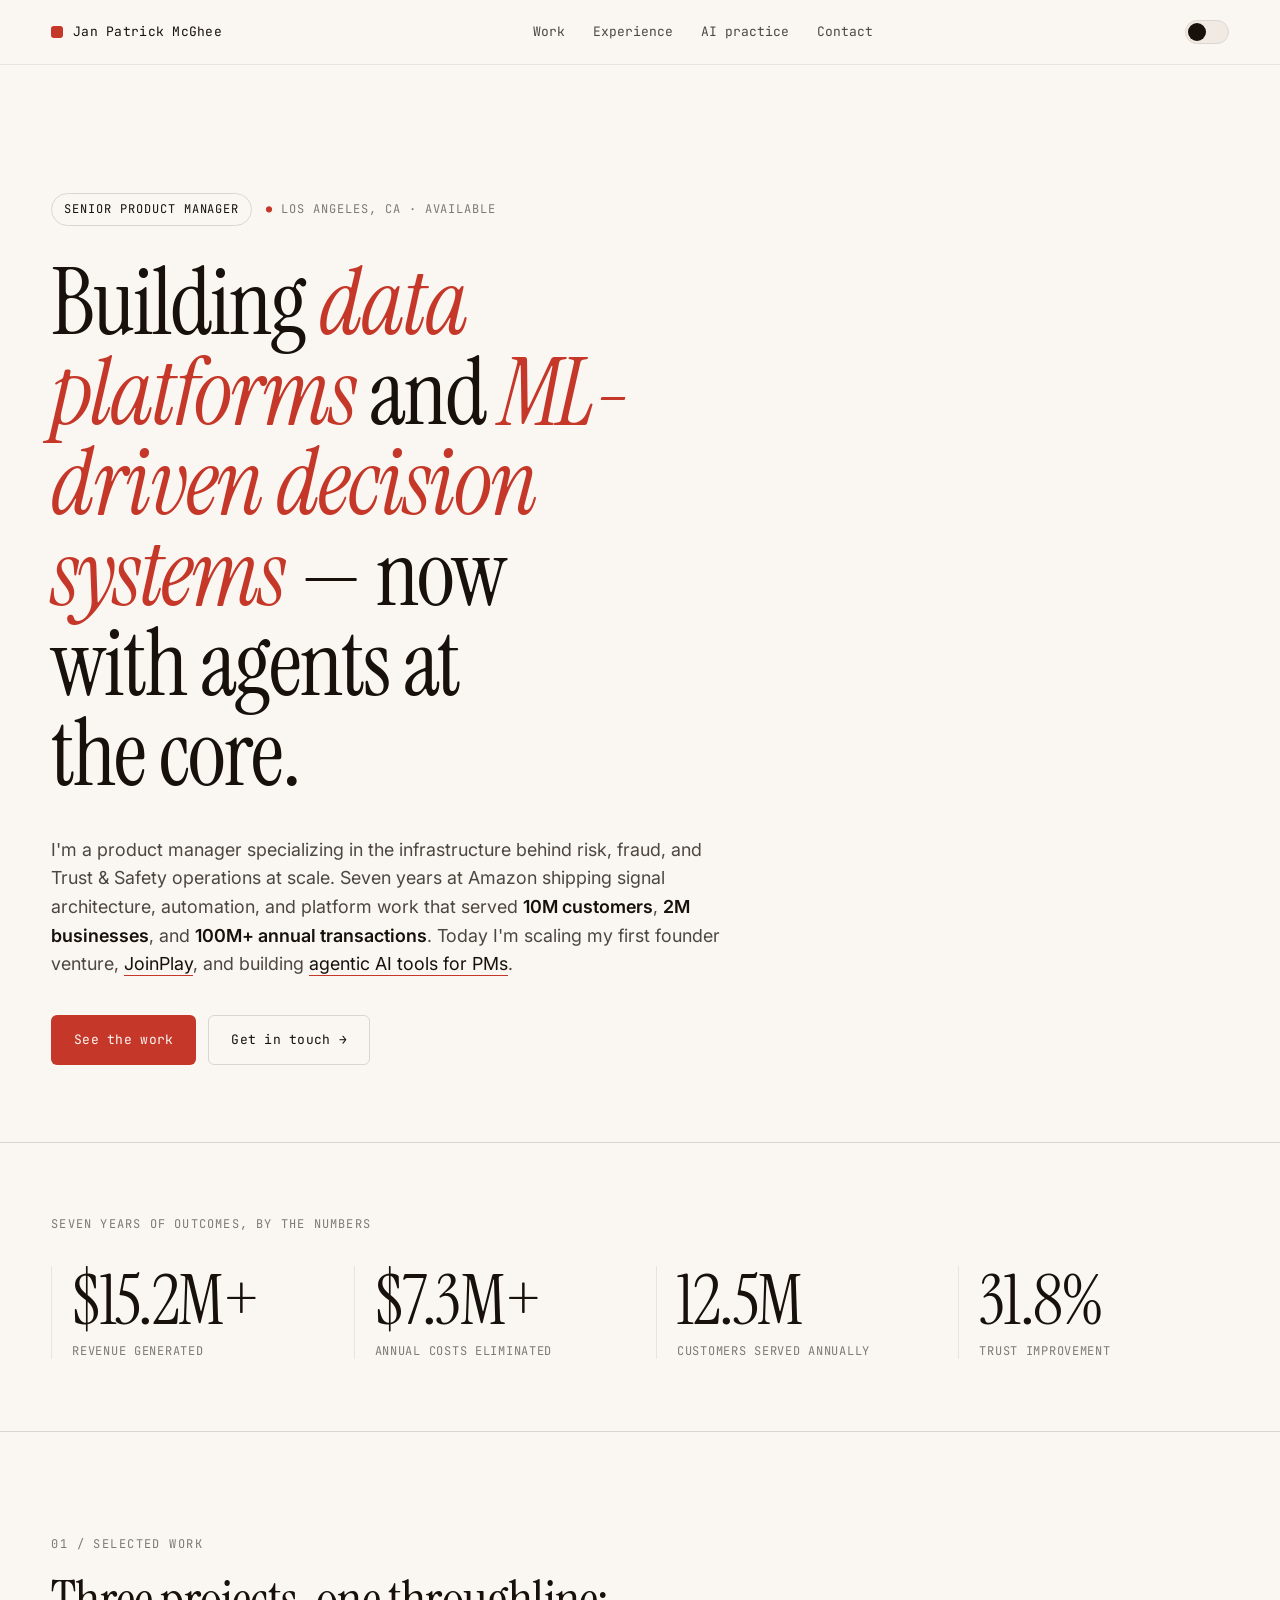
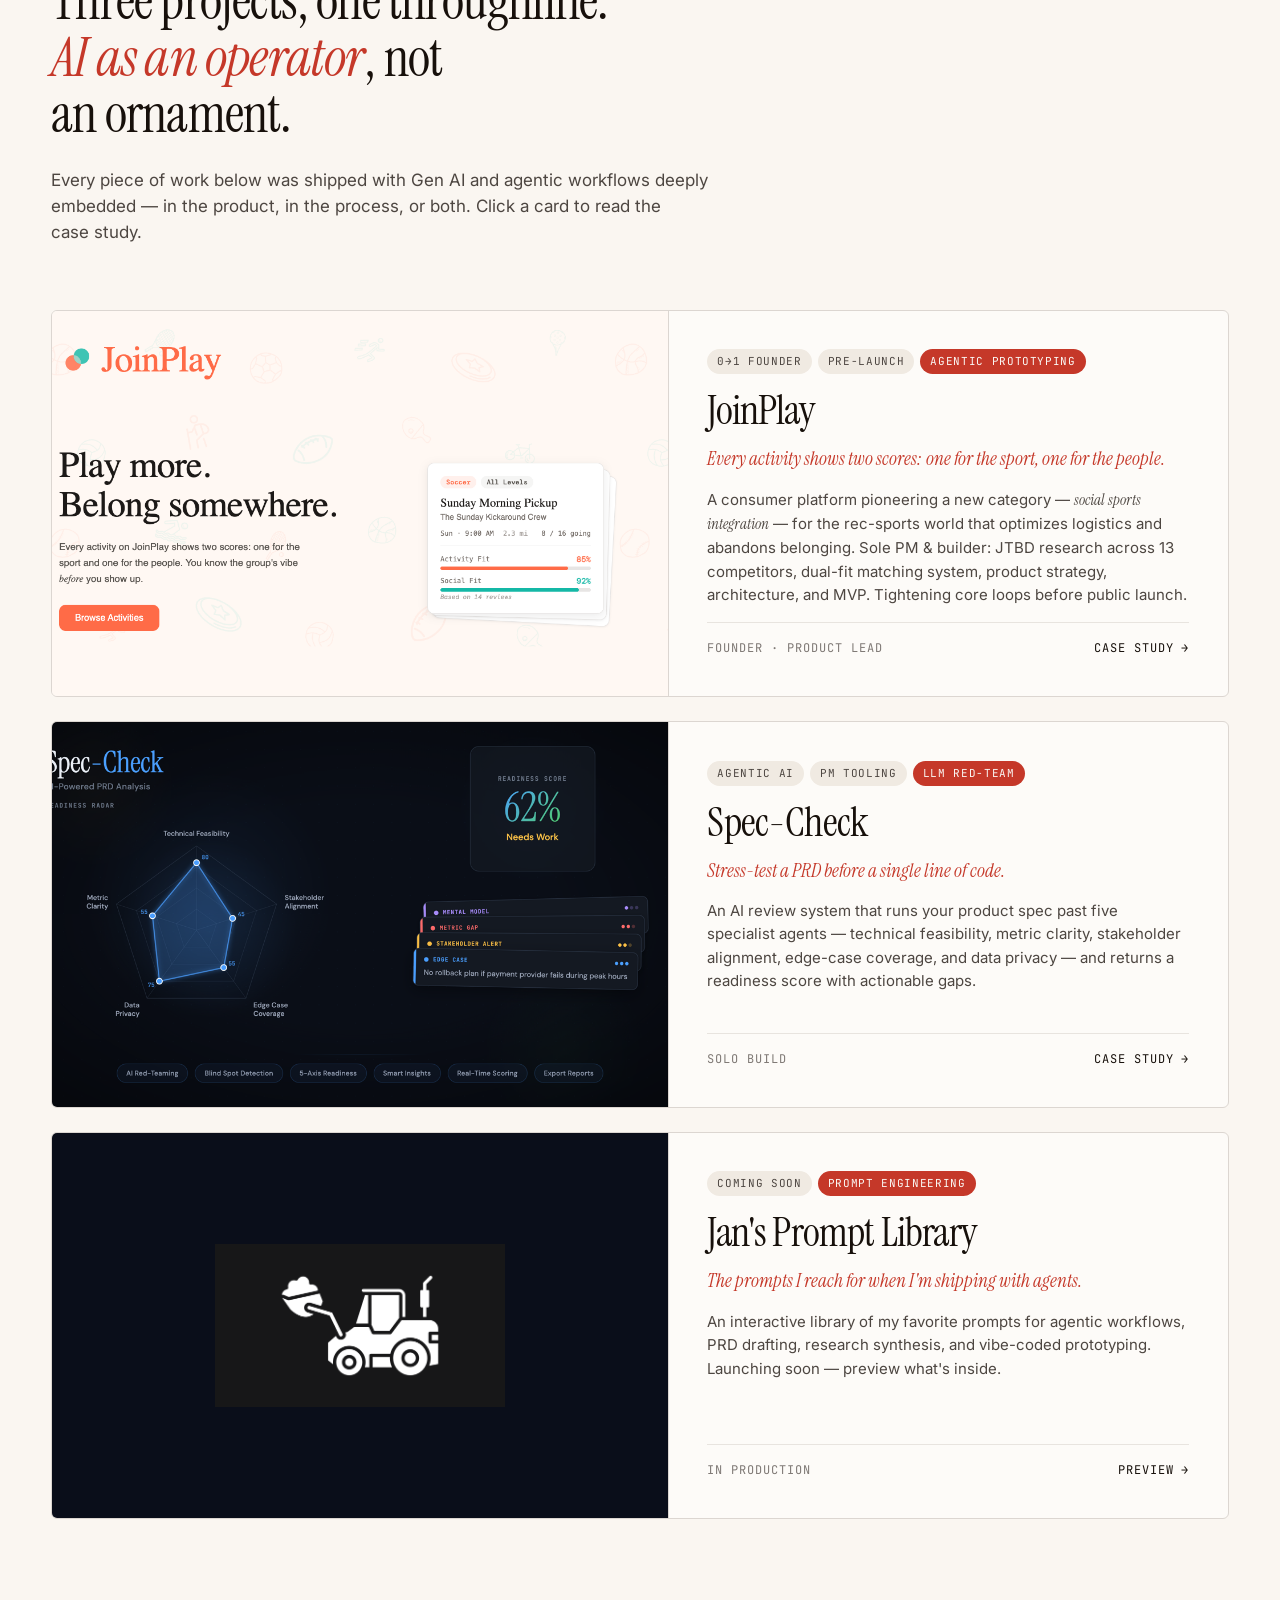
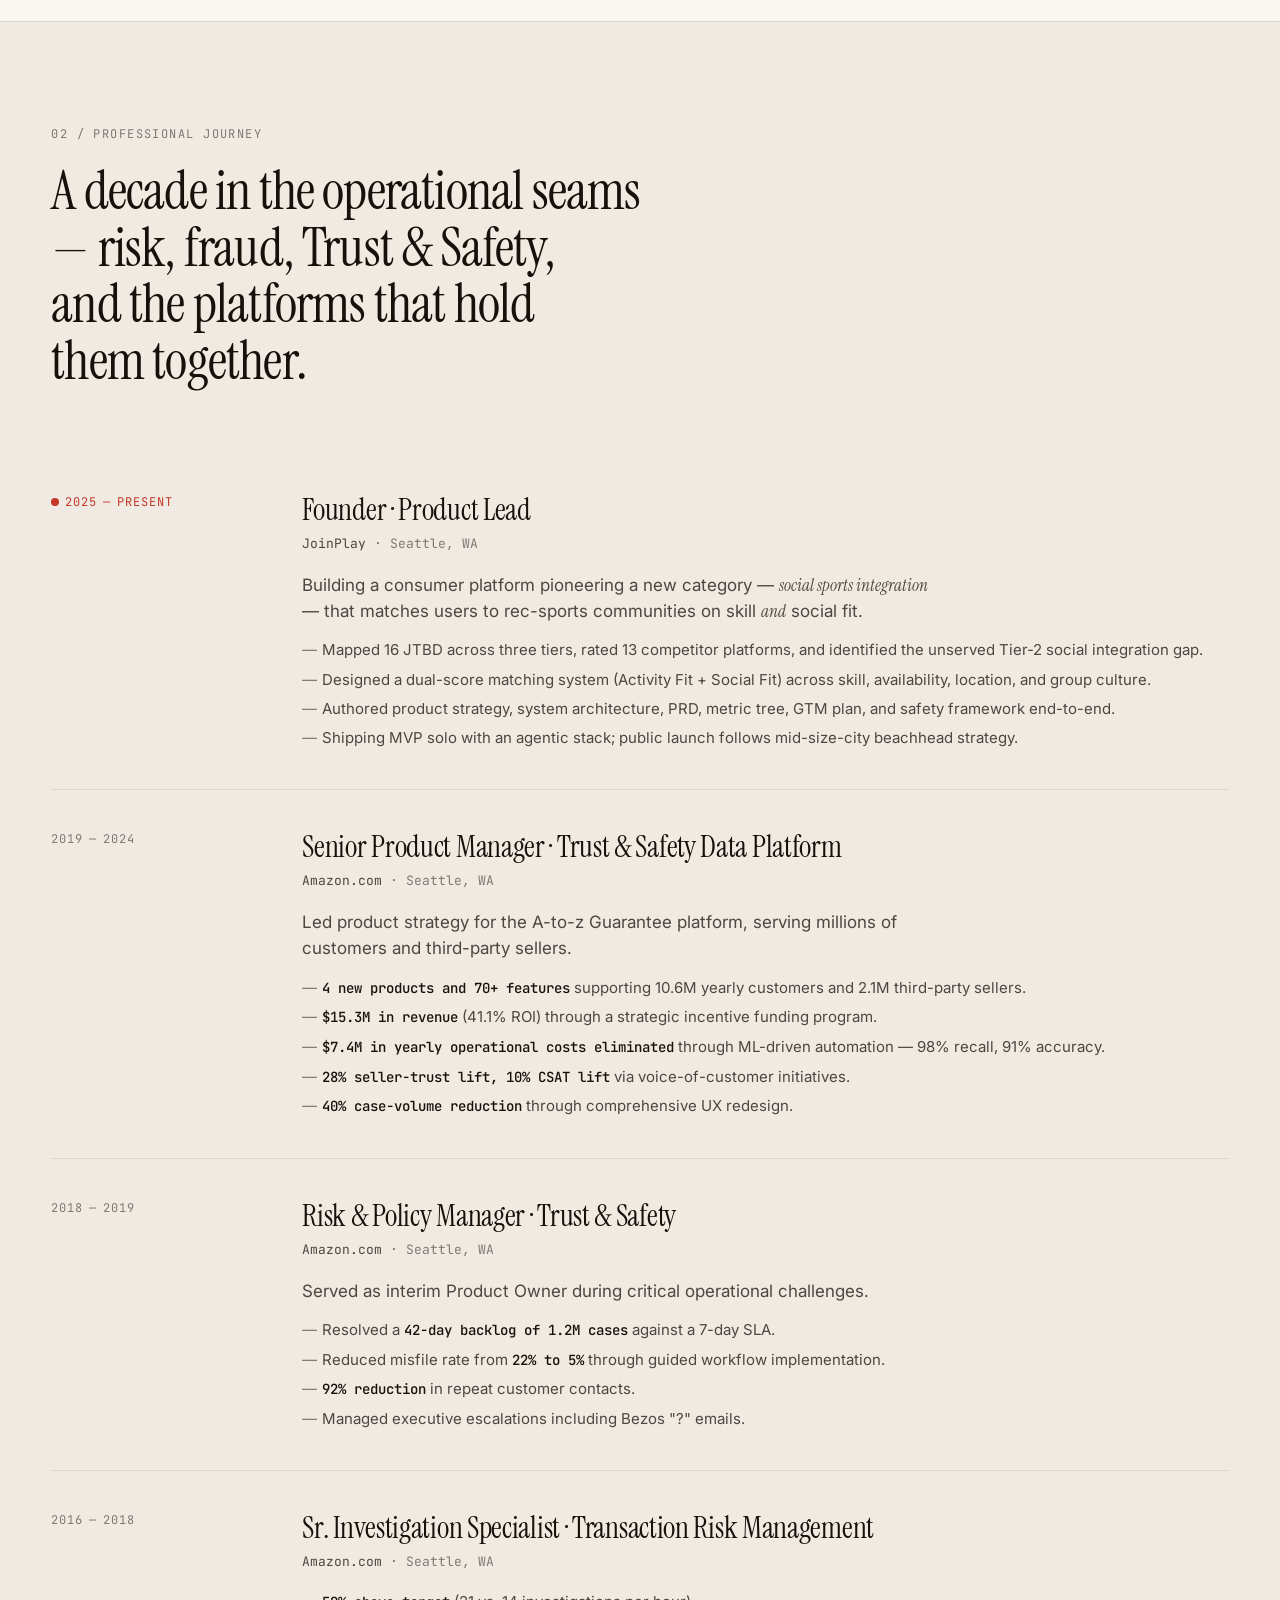
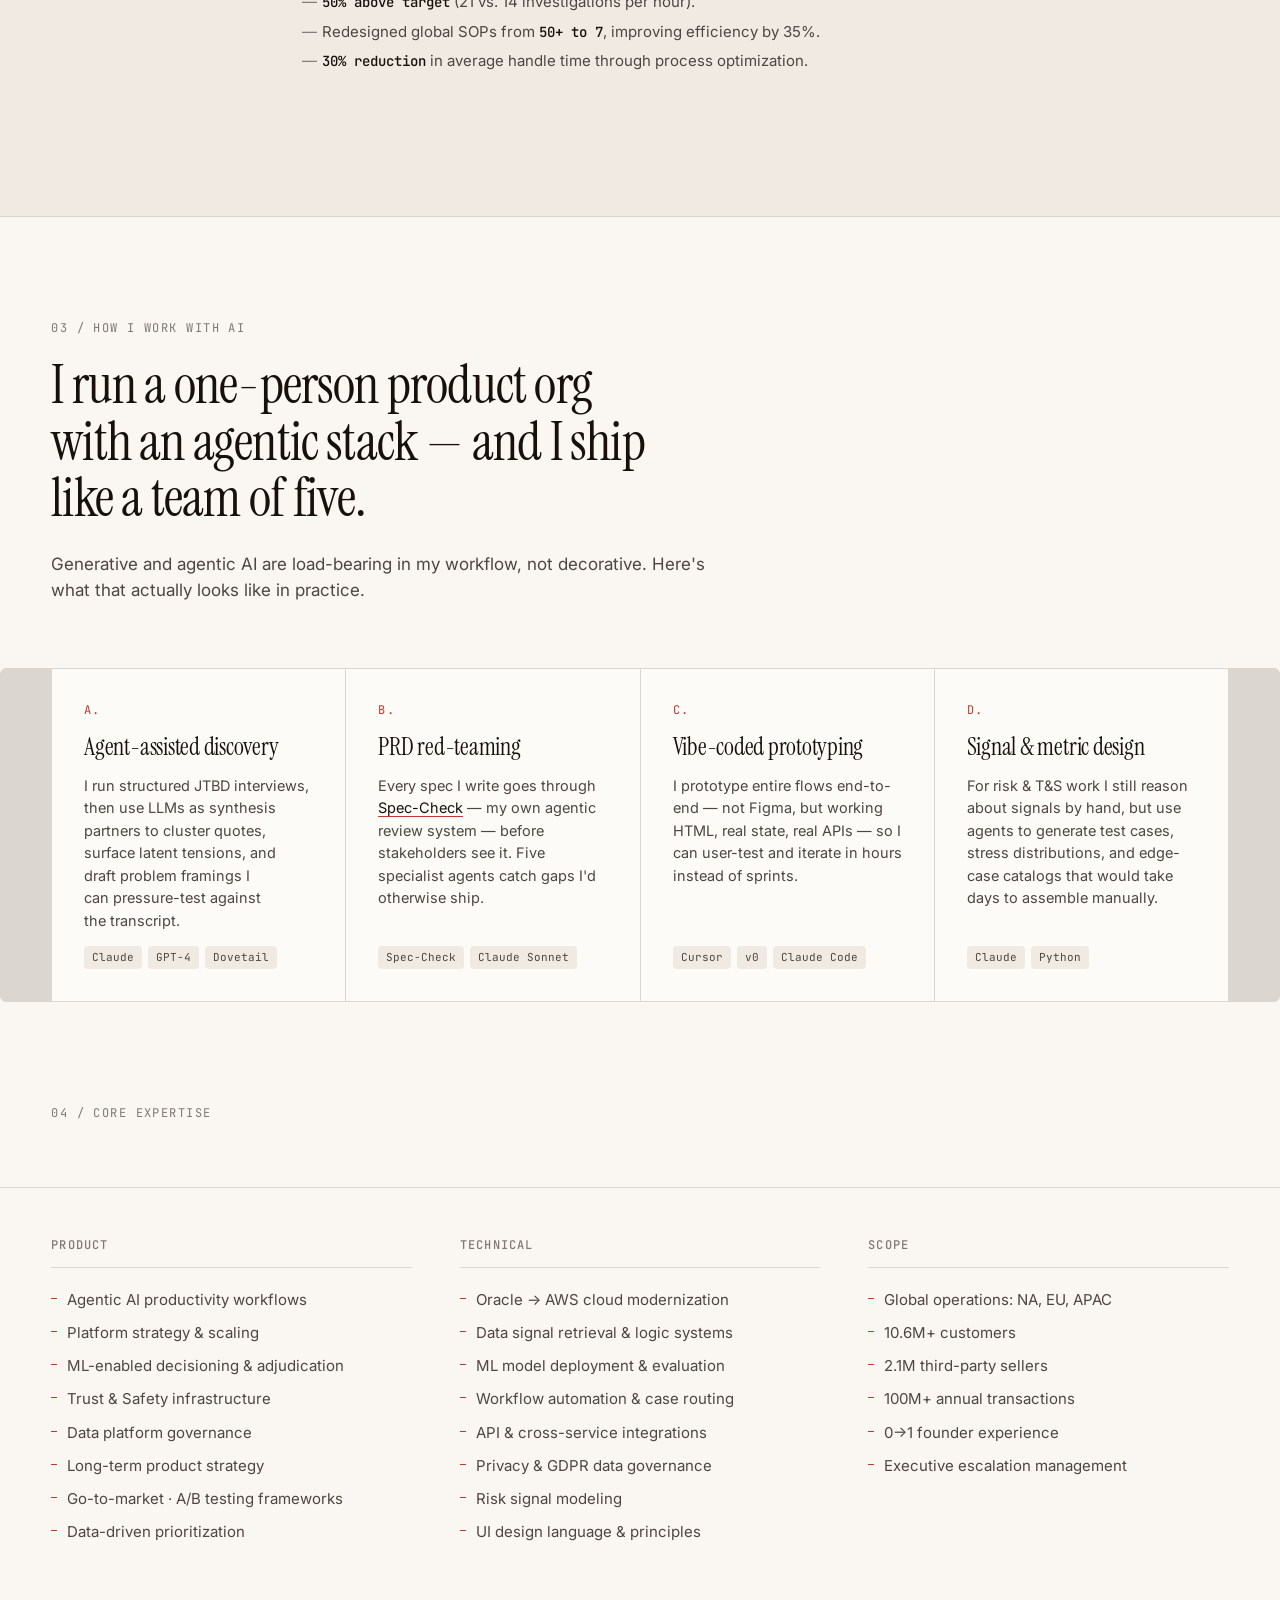
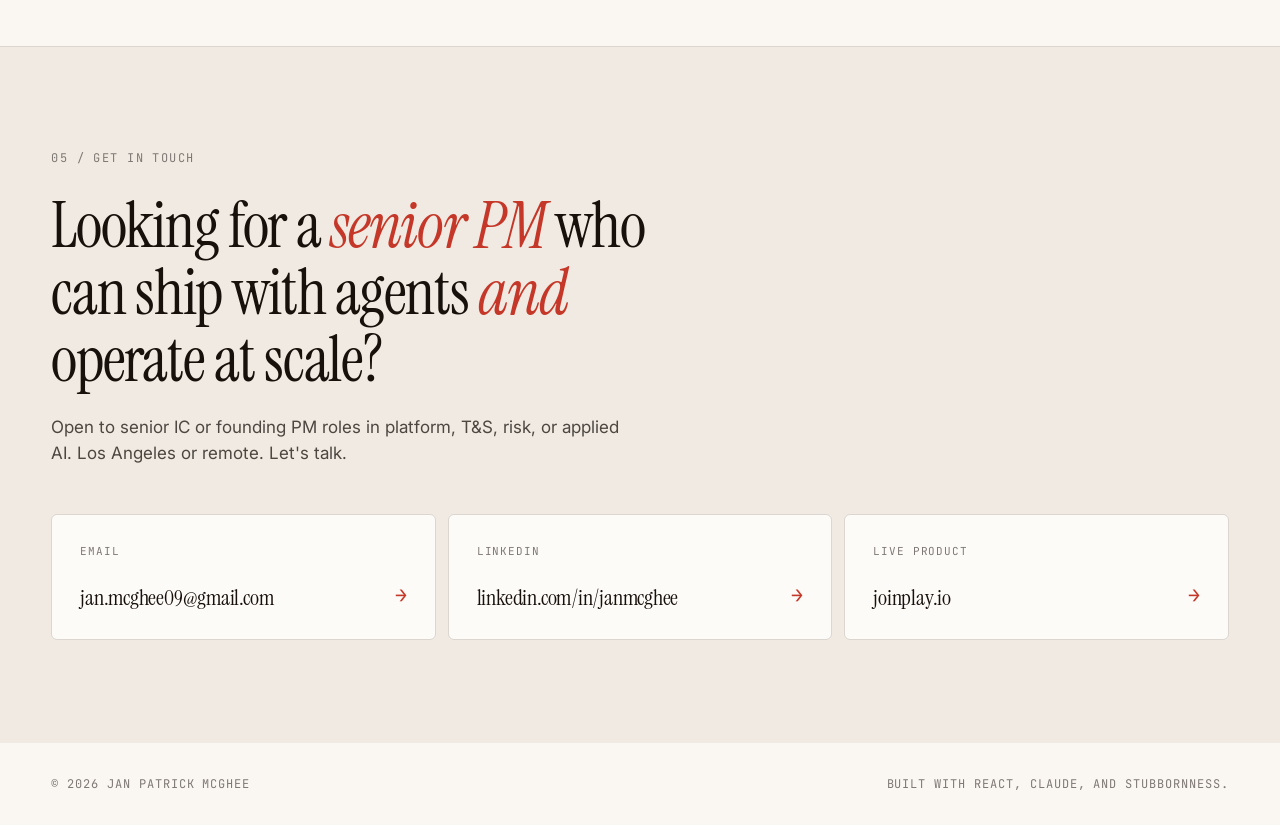
==== index.html @ 54991e26 "Portfolio v3 Uploaded files for new portfolio" ====
<!DOCTYPE html>
<html lang="en">
<head>
<meta charset="UTF-8" />
<meta name="viewport" content="width=device-width, initial-scale=1.0" />
<title>Jan Patrick McGhee — Senior Product Manager</title>
<link rel="preconnect" href="https://fonts.googleapis.com">
<link rel="preconnect" href="https://fonts.gstatic.com" crossorigin>
<link rel="stylesheet" href="https://fonts.googleapis.com/css2?family=Instrument+Serif:ital@0;1&family=Inter:wght@300;400;500;600;700&family=JetBrains+Mono:wght@400;500&display=swap">
<link rel="stylesheet" href="assets/site.css">
</head>
<body data-aesthetic="editorial" data-theme="light">

<!-- ============ NAV ============ -->
<header class="nav">
  <a href="index.html" class="nav__brand">
    <span class="nav__mark" aria-hidden="true"></span>
    <span class="nav__name">Jan&nbsp;Patrick&nbsp;McGhee</span>
  </a>
  <nav class="nav__links">
    <a href="#work">Work</a>
    <a href="#experience">Experience</a>
    <a href="#ai">AI&nbsp;practice</a>
    <a href="#contact">Contact</a>
  </nav>
  <button class="theme-toggle" id="themeToggle" aria-label="Toggle theme">
    <span class="theme-toggle__dot"></span>
  </button>
</header>

<!-- ============ HERO ============ -->
<section class="hero">
  <div class="hero__meta">
    <span class="hero__pill">Senior Product Manager</span>
    <span class="hero__loc">Los Angeles, CA · Available</span>
  </div>
  <h1 class="hero__headline">
    Building <em>data platforms</em> and <em>ML-driven decision systems</em> — now with agents at the core.
  </h1>
  <p class="hero__lede">
    I'm a product manager specializing in the infrastructure behind risk, fraud, and Trust &amp; Safety operations at scale. Seven years at Amazon shipping signal architecture, automation, and platform work that served <strong>10M customers</strong>, <strong>2M businesses</strong>, and <strong>100M+ annual transactions</strong>. Today I'm scaling my first founder venture, <a href="joinplay.html">JoinPlay</a>, and building <a href="spec-check.html">agentic AI tools for PMs</a>.
  </p>

  <div class="hero__cta">
    <a href="#work" class="btn btn--solid">See the work</a>
    <a href="#contact" class="btn btn--ghost">Get in touch →</a>
  </div>
</section>

<!-- ============ STATS ============ -->
<section class="stats" id="stats">
  <div class="stats__label">Seven years of outcomes, by the numbers</div>
  <div class="stats__grid">
    <div class="stat"><div class="stat__num" data-count="15.3" data-suffix="M+" data-prefix="$">$15.3M+</div><div class="stat__lbl">Revenue generated</div></div>
    <div class="stat"><div class="stat__num" data-count="7.4" data-suffix="M+" data-prefix="$">$7.4M+</div><div class="stat__lbl">Annual costs eliminated</div></div>
    <div class="stat"><div class="stat__num" data-count="12.6" data-suffix="M" data-prefix="">12.6M</div><div class="stat__lbl">Customers served annually</div></div>
    <div class="stat"><div class="stat__num" data-count="32" data-suffix="%" data-prefix="">32%</div><div class="stat__lbl">Trust improvement</div></div>
  </div>
</section>

<!-- ============ WORK ============ -->
<section class="work" id="work">
  <header class="section-head">
    <div class="section-head__eyebrow">01 / Selected work</div>
    <h2 class="section-head__title">Three projects, one throughline: <em>AI as an operator</em>, not an ornament.</h2>
    <p class="section-head__sub">Every piece of work below was shipped with Gen AI and agentic workflows deeply embedded — in the product, in the process, or both. Click a card to read the case study.</p>
  </header>

  <div class="project-grid">

    <!-- JoinPlay -->
    <a href="joinplay.html" class="project project--joinplay" data-cursor="Read case study">
      <div class="project__media">
        <img src="uploads/joinplay.png" alt="JoinPlay landing screenshot" loading="lazy" />
      </div>
      <div class="project__body">
        <div class="project__tags">
          <span class="tag">0→1 founder</span>
          <span class="tag">Pre-launch</span>
          <span class="tag tag--ai">Agentic prototyping</span>
        </div>
        <h3 class="project__title">JoinPlay</h3>
        <p class="project__kicker">Every activity shows two scores: one for the sport, one for the people.</p>
        <p class="project__desc">A consumer platform pioneering a new category — <em>social sports integration</em> — for the rec-sports world that optimizes logistics and abandons belonging. Sole PM &amp; builder: JTBD research across 13 competitors, dual-fit matching system, product strategy, architecture, and MVP. Tightening core loops before public launch.</p>
        <div class="project__footer">
          <span class="project__role">Founder · Product Lead</span>
          <span class="project__go">Case study →</span>
        </div>
      </div>
    </a>

    <!-- Spec-Check -->
    <a href="spec-check.html" class="project project--speccheck" data-cursor="Read case study">
      <div class="project__media project__media--dark">
        <img src="uploads/spec-check.png" alt="Spec-Check radar chart" loading="lazy" />
      </div>
      <div class="project__body">
        <div class="project__tags">
          <span class="tag">Agentic AI</span>
          <span class="tag">PM tooling</span>
          <span class="tag tag--ai">LLM red-team</span>
        </div>
        <h3 class="project__title">Spec-Check</h3>
        <p class="project__kicker">Stress-test a PRD before a single line of code.</p>
        <p class="project__desc">An AI review system that runs your product spec past five specialist agents — technical feasibility, metric clarity, stakeholder alignment, edge-case coverage, and data privacy — and returns a readiness score with actionable gaps.</p>
        <div class="project__footer">
          <span class="project__role">Solo build</span>
          <span class="project__go">Case study →</span>
        </div>
      </div>
    </a>

    <!-- Prompt Library -->
    <a href="prompt-library.html" class="project project--prompts" data-cursor="Preview">
      <div class="project__media project__media--dark project__media--icon">
        <img src="uploads/prompt-library.png" alt="Prompt library icon" loading="lazy" />
      </div>
      <div class="project__body">
        <div class="project__tags">
          <span class="tag">Coming soon</span>
          <span class="tag tag--ai">Prompt engineering</span>
        </div>
        <h3 class="project__title">Jan's Prompt Library</h3>
        <p class="project__kicker">The prompts I reach for when I'm shipping with agents.</p>
        <p class="project__desc">An interactive library of my favorite prompts for agentic workflows, PRD drafting, research synthesis, and vibe-coded prototyping. Launching soon — preview what's inside.</p>
        <div class="project__footer">
          <span class="project__role">In production</span>
          <span class="project__go">Preview →</span>
        </div>
      </div>
    </a>
  </div>
</section>

<!-- ============ EXPERIENCE ============ -->
<section class="experience" id="experience">
  <header class="section-head">
    <div class="section-head__eyebrow">02 / Professional journey</div>
    <h2 class="section-head__title">A decade in the operational seams — risk, fraud, Trust &amp; Safety, and the platforms that hold them together.</h2>
  </header>

  <ol class="timeline">
    <li class="role role--current">
      <div class="role__when"><span class="role__year">2025</span><span class="role__dash">—</span><span class="role__year">Present</span></div>
      <div class="role__main">
        <div class="role__title">Founder · Product Lead</div>
        <div class="role__org">JoinPlay <span class="role__loc">· Seattle, WA</span></div>
        <p class="role__lede">Building a consumer platform pioneering a new category — <em>social sports integration</em> — that matches users to rec-sports communities on skill <em>and</em> social fit.</p>
        <ul class="role__bullets">
          <li>Mapped 16 JTBD across three tiers, rated 13 competitor platforms, and identified the unserved Tier-2 social integration gap.</li>
          <li>Designed a dual-score matching system (Activity Fit + Social Fit) across skill, availability, location, and group culture.</li>
          <li>Authored product strategy, system architecture, PRD, metric tree, GTM plan, and safety framework end-to-end.</li>
          <li>Shipping MVP solo with an agentic stack; public launch follows mid-size-city beachhead strategy.</li>
        </ul>
      </div>
    </li>

    <li class="role">
      <div class="role__when"><span class="role__year">2019</span><span class="role__dash">—</span><span class="role__year">2024</span></div>
      <div class="role__main">
        <div class="role__title">Senior Product Manager · Trust &amp; Safety Data Platform</div>
        <div class="role__org">Amazon.com <span class="role__loc">· Seattle, WA</span></div>
        <p class="role__lede">Led product strategy for the A-to-z Guarantee platform, serving millions of customers and third-party sellers.</p>
        <ul class="role__bullets role__bullets--metric">
          <li><strong>4 new products and 70+ features</strong> supporting 10.6M yearly customers and 2.1M third-party sellers.</li>
          <li><strong>$15.3M in revenue</strong> (41.1% ROI) through a strategic incentive funding program.</li>
          <li><strong>$7.4M in yearly operational costs eliminated</strong> through ML-driven automation — 98% recall, 91% accuracy.</li>
          <li><strong>28% seller-trust lift, 10% CSAT lift</strong> via voice-of-customer initiatives.</li>
          <li><strong>40% case-volume reduction</strong> through comprehensive UX redesign.</li>
        </ul>
      </div>
    </li>

    <li class="role">
      <div class="role__when"><span class="role__year">2018</span><span class="role__dash">—</span><span class="role__year">2019</span></div>
      <div class="role__main">
        <div class="role__title">Risk &amp; Policy Manager · Trust &amp; Safety</div>
        <div class="role__org">Amazon.com <span class="role__loc">· Seattle, WA</span></div>
        <p class="role__lede">Served as interim Product Owner during critical operational challenges.</p>
        <ul class="role__bullets role__bullets--metric">
          <li>Resolved a <strong>42-day backlog of 1.2M cases</strong> against a 7-day SLA.</li>
          <li>Reduced misfile rate from <strong>22% to 5%</strong> through guided workflow implementation.</li>
          <li><strong>92% reduction</strong> in repeat customer contacts.</li>
          <li>Managed executive escalations including Bezos "?" emails.</li>
        </ul>
      </div>
    </li>

    <li class="role">
      <div class="role__when"><span class="role__year">2016</span><span class="role__dash">—</span><span class="role__year">2018</span></div>
      <div class="role__main">
        <div class="role__title">Sr. Investigation Specialist · Transaction Risk Management</div>
        <div class="role__org">Amazon.com <span class="role__loc">· Seattle, WA</span></div>
        <ul class="role__bullets role__bullets--metric">
          <li><strong>50% above target</strong> (21 vs. 14 investigations per hour).</li>
          <li>Redesigned global SOPs from <strong>50+ to 7</strong>, improving efficiency by 35%.</li>
          <li><strong>30% reduction</strong> in average handle time through process optimization.</li>
        </ul>
      </div>
    </li>
  </ol>
</section>

<!-- ============ AI PRACTICE ============ -->
<section class="ai-practice" id="ai">
  <header class="section-head">
    <div class="section-head__eyebrow">03 / How I work with AI</div>
    <h2 class="section-head__title">I run a one-person product org with an agentic stack — and I ship like a team of five.</h2>
    <p class="section-head__sub">Generative and agentic AI are load-bearing in my workflow, not decorative. Here's what that actually looks like in practice.</p>
  </header>

  <div class="ai-grid">
    <article class="ai-card">
      <div class="ai-card__num">A.</div>
      <h3>Agent-assisted discovery</h3>
      <p>I run structured JTBD interviews, then use LLMs as synthesis partners to cluster quotes, surface latent tensions, and draft problem framings I can pressure-test against the transcript.</p>
      <div class="ai-card__tools"><span>Claude</span><span>GPT-4</span><span>Dovetail</span></div>
    </article>
    <article class="ai-card">
      <div class="ai-card__num">B.</div>
      <h3>PRD red-teaming</h3>
      <p>Every spec I write goes through <a href="spec-check.html">Spec-Check</a> — my own agentic review system — before stakeholders see it. Five specialist agents catch gaps I'd otherwise ship.</p>
      <div class="ai-card__tools"><span>Spec-Check</span><span>Claude Sonnet</span></div>
    </article>
    <article class="ai-card">
      <div class="ai-card__num">C.</div>
      <h3>Vibe-coded prototyping</h3>
      <p>I prototype entire flows end-to-end — not Figma, but working HTML, real state, real APIs — so I can user-test and iterate in hours instead of sprints.</p>
      <div class="ai-card__tools"><span>Cursor</span><span>v0</span><span>Claude Code</span></div>
    </article>
    <article class="ai-card">
      <div class="ai-card__num">D.</div>
      <h3>Signal &amp; metric design</h3>
      <p>For risk &amp; T&amp;S work I still reason about signals by hand, but use agents to generate test cases, stress distributions, and edge-case catalogs that would take days to assemble manually.</p>
      <div class="ai-card__tools"><span>Claude</span><span>Python</span></div>
    </article>
  </div>
</section>

<!-- ============ SKILLS ============ -->
<section class="skills">
  <header class="section-head">
    <div class="section-head__eyebrow">04 / Core expertise</div>
  </header>
  <div class="skills__grid">
    <div class="skill-col">
      <h4>Product</h4>
      <ul>
        <li>Agentic AI productivity workflows</li>
        <li>Platform strategy &amp; scaling</li>
        <li>ML-enabled decisioning &amp; adjudication</li>
        <li>Trust &amp; Safety infrastructure</li>
        <li>Data platform governance</li>
        <li>Long-term product strategy</li>
        <li>Go-to-market · A/B testing frameworks</li>
        <li>Data-driven prioritization</li>
      </ul>
    </div>
    <div class="skill-col">
      <h4>Technical</h4>
      <ul>
        <li>Oracle → AWS cloud modernization</li>
        <li>Data signal retrieval &amp; logic systems</li>
        <li>ML model deployment &amp; evaluation</li>
        <li>Workflow automation &amp; case routing</li>
        <li>API &amp; cross-service integrations</li>
        <li>Privacy &amp; GDPR data governance</li>
        <li>Risk signal modeling</li>
        <li>UI design language &amp; principles</li>
      </ul>
    </div>
    <div class="skill-col">
      <h4>Scope</h4>
      <ul>
        <li>Global operations: NA, EU, APAC</li>
        <li>10.6M+ customers</li>
        <li>2.1M third-party sellers</li>
        <li>100M+ annual transactions</li>
        <li>0→1 founder experience</li>
        <li>Executive escalation management</li>
      </ul>
    </div>
  </div>
</section>

<!-- ============ CONTACT ============ -->
<section class="contact" id="contact">
  <div class="contact__inner">
    <div class="contact__eyebrow">05 / Get in touch</div>
    <h2 class="contact__headline">Looking for a <em>senior PM</em> who can ship with agents <em>and</em> operate at scale?</h2>
    <p class="contact__sub">Open to senior IC or founding PM roles in platform, T&amp;S, risk, or applied AI. Los Angeles or remote. Let's talk.</p>
    <div class="contact__grid">
      <a class="contact-card" href="mailto:jan.mcghee09@gmail.com">
        <div class="contact-card__lbl">Email</div>
        <div class="contact-card__val">jan.mcghee09@gmail.com</div>
        <div class="contact-card__go">→</div>
      </a>
      <a class="contact-card" href="https://www.linkedin.com/in/janmcghee/" target="_blank" rel="noopener">
        <div class="contact-card__lbl">LinkedIn</div>
        <div class="contact-card__val">linkedin.com/in/janmcghee</div>
        <div class="contact-card__go">→</div>
      </a>
      <a class="contact-card" href="https://joinplay.io/" target="_blank" rel="noopener">
        <div class="contact-card__lbl">Live product</div>
        <div class="contact-card__val">joinplay.io</div>
        <div class="contact-card__go">→</div>
      </a>
    </div>
  </div>
</section>

<footer class="site-foot">
  <div class="site-foot__l">© 2026 Jan Patrick McGhee</div>
  <div class="site-foot__r">
    <span class="site-foot__mono">Built with React, Claude, and stubbornness.</span>
  </div>
</footer>

<!-- Cursor label -->
<div id="cursor-label" class="cursor-label" aria-hidden="true"></div>

<script src="assets/site.js"></script>
</body>
</html>
---- assets/site.css ----
/* ============================================================
   Jan Patrick McGhee — Portfolio
   Design system: editorial-technical hybrid.
   Aesthetics: editorial | monolith | studio
   Themes: light | dark
   ============================================================ */

/* ---------- TOKENS ---------- */
:root {
  --serif: 'Instrument Serif', Georgia, serif;
  --sans: 'Inter', system-ui, -apple-system, sans-serif;
  --mono: 'JetBrains Mono', ui-monospace, Menlo, monospace;

  --max: 1280px;
  --gutter: clamp(20px, 4vw, 56px);
  --radius: 6px;

  /* EDITORIAL · LIGHT (default) */
  --bg: oklch(97.5% 0.008 80);
  --bg-alt: oklch(94% 0.012 78);
  --ink: oklch(18% 0.015 60);
  --ink-soft: oklch(40% 0.012 60);
  --ink-mute: oklch(58% 0.010 60);
  --line: oklch(88% 0.010 70);
  --line-soft: oklch(92% 0.008 70);
  --accent: oklch(55% 0.18 30);      /* warm terracotta */
  --accent-ink: oklch(98% 0.005 80);
  --card: oklch(99% 0.005 80);
  --elev: 0 1px 2px rgba(60, 40, 20, .04), 0 8px 30px rgba(60, 40, 20, .06);
}

/* DARK theme (editorial) */
[data-theme="dark"] {
  --bg: oklch(14% 0.012 265);
  --bg-alt: oklch(18% 0.015 265);
  --ink: oklch(95% 0.010 80);
  --ink-soft: oklch(78% 0.010 80);
  --ink-mute: oklch(60% 0.012 80);
  --line: oklch(26% 0.015 265);
  --line-soft: oklch(22% 0.015 265);
  --accent: oklch(75% 0.15 70);
  --accent-ink: oklch(14% 0.012 265);
  --card: oklch(17% 0.014 265);
  --elev: 0 1px 2px rgba(0, 0, 0, .3), 0 12px 40px rgba(0, 0, 0, .5);
}

/* MONOLITH — pure mono, high contrast, Swiss */
[data-aesthetic="monolith"] {
  --serif: 'JetBrains Mono', ui-monospace, monospace;
  --sans: 'JetBrains Mono', ui-monospace, monospace;
  --bg: oklch(98% 0 0);
  --bg-alt: oklch(94% 0 0);
  --ink: oklch(12% 0 0);
  --ink-soft: oklch(30% 0 0);
  --ink-mute: oklch(55% 0 0);
  --line: oklch(85% 0 0);
  --line-soft: oklch(90% 0 0);
  --accent: oklch(12% 0 0);
  --accent-ink: oklch(98% 0 0);
  --card: oklch(100% 0 0);
  --radius: 0px;
}
[data-aesthetic="monolith"][data-theme="dark"] {
  --bg: oklch(10% 0 0);
  --bg-alt: oklch(15% 0 0);
  --ink: oklch(96% 0 0);
  --ink-soft: oklch(75% 0 0);
  --ink-mute: oklch(55% 0 0);
  --line: oklch(25% 0 0);
  --line-soft: oklch(20% 0 0);
  --accent: oklch(96% 0 0);
  --accent-ink: oklch(10% 0 0);
  --card: oklch(13% 0 0);
}

/* STUDIO — warm, rounded, JoinPlay-adjacent */
[data-aesthetic="studio"] {
  --serif: 'Instrument Serif', Georgia, serif;
  --sans: 'Inter', system-ui, sans-serif;
  --bg: oklch(97% 0.020 50);
  --bg-alt: oklch(94% 0.028 50);
  --ink: oklch(22% 0.020 30);
  --ink-soft: oklch(42% 0.020 30);
  --ink-mute: oklch(60% 0.020 30);
  --line: oklch(88% 0.018 50);
  --line-soft: oklch(92% 0.015 50);
  --accent: oklch(68% 0.18 35);      /* peachy coral */
  --accent-ink: oklch(18% 0.020 30);
  --card: oklch(99% 0.012 60);
  --radius: 14px;
}
[data-aesthetic="studio"][data-theme="dark"] {
  --bg: oklch(18% 0.015 30);
  --bg-alt: oklch(22% 0.020 30);
  --ink: oklch(96% 0.015 50);
  --ink-soft: oklch(78% 0.015 50);
  --ink-mute: oklch(60% 0.015 50);
  --line: oklch(30% 0.018 30);
  --line-soft: oklch(26% 0.018 30);
  --accent: oklch(72% 0.17 35);
  --accent-ink: oklch(18% 0.015 30);
  --card: oklch(21% 0.018 30);
}

/* ---------- RESET ---------- */
*, *::before, *::after { box-sizing: border-box; }
html { scroll-behavior: smooth; }
body {
  margin: 0;
  font-family: var(--sans);
  background: var(--bg);
  color: var(--ink);
  font-size: 17px;
  line-height: 1.55;
  -webkit-font-smoothing: antialiased;
  transition: background 400ms ease, color 400ms ease;
  text-wrap: pretty;
}
a { color: inherit; text-decoration: none; }
img { max-width: 100%; display: block; }
h1, h2, h3, h4 { margin: 0; font-weight: 500; letter-spacing: -0.01em; }
em { font-family: var(--serif); font-style: italic; font-weight: 400; }
ul, ol { margin: 0; padding: 0; list-style: none; }
strong { font-weight: 600; color: var(--ink); }

/* ---------- NAV ---------- */
.nav {
  position: sticky; top: 0; z-index: 50;
  display: flex; align-items: center; justify-content: space-between;
  gap: 24px;
  padding: 18px var(--gutter);
  background: color-mix(in oklch, var(--bg) 82%, transparent);
  backdrop-filter: blur(12px);
  -webkit-backdrop-filter: blur(12px);
  border-bottom: 1px solid var(--line-soft);
}
.nav__brand {
  display: flex; align-items: center; gap: 10px;
  font-family: var(--mono);
  font-size: 13px;
  letter-spacing: 0.02em;
}
.nav__mark {
  width: 12px; height: 12px; border-radius: 3px;
  background: var(--accent);
  display: inline-block;
}
[data-aesthetic="monolith"] .nav__mark { border-radius: 0; }
.nav__links {
  display: flex; gap: 28px;
  font-family: var(--mono); font-size: 13px;
  color: var(--ink-soft);
}
.nav__links a { position: relative; padding: 4px 0; transition: color 200ms; }
.nav__links a:hover { color: var(--ink); }
.nav__links a::after {
  content: ''; position: absolute; left: 0; right: 0; bottom: -2px;
  height: 1px; background: var(--accent);
  transform: scaleX(0); transform-origin: left;
  transition: transform 260ms cubic-bezier(.2,.7,.2,1);
}
.nav__links a:hover::after { transform: scaleX(1); }

.theme-toggle {
  width: 44px; height: 24px;
  border-radius: 999px;
  background: var(--bg-alt);
  border: 1px solid var(--line);
  padding: 2px;
  cursor: pointer;
  position: relative;
  transition: background 200ms;
}
.theme-toggle__dot {
  position: absolute; top: 2px; left: 2px;
  width: 18px; height: 18px; border-radius: 50%;
  background: var(--ink);
  transition: transform 280ms cubic-bezier(.2,.7,.2,1);
}
[data-theme="dark"] .theme-toggle__dot { transform: translateX(20px); background: var(--accent); }

@media (max-width: 720px) {
  .nav__links { display: none; }
}

/* ---------- HERO ---------- */
.hero {
  padding: clamp(60px, 10vw, 140px) var(--gutter) clamp(40px, 6vw, 80px);
  max-width: var(--max);
  margin: 0 auto;
}
.hero__meta {
  display: flex; gap: 14px; align-items: center; flex-wrap: wrap;
  font-family: var(--mono); font-size: 12px;
  color: var(--ink-mute);
  margin-bottom: 32px;
  text-transform: uppercase; letter-spacing: 0.08em;
}
.hero__pill {
  padding: 6px 12px;
  border: 1px solid var(--line);
  border-radius: 999px;
  color: var(--ink);
}
[data-aesthetic="monolith"] .hero__pill { border-radius: 0; }
.hero__loc::before { content: '●'; color: var(--accent); margin-right: 8px; font-size: 10px; vertical-align: middle; }

.hero__headline {
  font-family: var(--serif);
  font-size: clamp(42px, 7.2vw, 108px);
  line-height: 0.98;
  letter-spacing: -0.022em;
  font-weight: 400;
  max-width: 14ch;
  margin-bottom: 36px;
}
[data-aesthetic="monolith"] .hero__headline {
  font-size: clamp(32px, 5.4vw, 72px);
  line-height: 1.05;
  letter-spacing: -0.03em;
  font-weight: 500;
}
.hero__headline em { color: var(--accent); }
[data-aesthetic="monolith"] .hero__headline em { color: inherit; text-decoration: underline; text-decoration-thickness: 2px; text-underline-offset: 6px; font-style: normal; }

.hero__lede {
  max-width: 62ch;
  font-size: clamp(16px, 1.4vw, 19px);
  line-height: 1.6;
  color: var(--ink-soft);
  margin-bottom: 36px;
}
.hero__lede a { color: var(--ink); border-bottom: 1px solid var(--accent); padding-bottom: 1px; }
.hero__lede a:hover { color: var(--accent); }
.hero__lede strong { color: var(--ink); }

.hero__cta { display: flex; gap: 12px; flex-wrap: wrap; }
.btn {
  display: inline-flex; align-items: center; gap: 8px;
  padding: 14px 22px;
  border-radius: var(--radius);
  font-family: var(--mono); font-size: 13px;
  letter-spacing: 0.02em;
  transition: all 200ms;
  border: 1px solid transparent;
  cursor: pointer;
}
.btn--solid { background: var(--accent); color: var(--accent-ink); }
.btn--solid:hover { transform: translateY(-1px); box-shadow: var(--elev); }
.btn--ghost { background: transparent; color: var(--ink); border-color: var(--line); }
.btn--ghost:hover { border-color: var(--ink); }

/* ---------- STATS ---------- */
.stats {
  border-top: 1px solid var(--line);
  border-bottom: 1px solid var(--line);
  padding: clamp(40px, 6vw, 72px) var(--gutter);
  margin: 0 auto;
  max-width: var(--max);
}
.stats__label {
  font-family: var(--mono); font-size: 12px;
  text-transform: uppercase; letter-spacing: 0.1em;
  color: var(--ink-mute);
  margin-bottom: 32px;
}
.stats__grid {
  display: grid;
  grid-template-columns: repeat(4, 1fr);
  gap: 32px;
}
@media (max-width: 860px) {
  .stats__grid { grid-template-columns: repeat(2, 1fr); gap: 28px 20px; }
}
.stat {
  border-left: 1px solid var(--line-soft);
  padding-left: 20px;
}
.stat__num {
  font-family: var(--serif);
  font-size: clamp(40px, 5.4vw, 72px);
  line-height: 1;
  font-weight: 400;
  color: var(--ink);
  margin-bottom: 8px;
  letter-spacing: -0.02em;
  font-variant-numeric: tabular-nums;
}
[data-aesthetic="monolith"] .stat__num { font-weight: 500; letter-spacing: -0.04em; }
.stat__lbl {
  font-family: var(--mono); font-size: 12px;
  color: var(--ink-mute);
  text-transform: uppercase; letter-spacing: 0.06em;
  line-height: 1.4;
}

/* ---------- SECTION HEAD ---------- */
.section-head {
  max-width: var(--max);
  margin: 0 auto clamp(40px, 5vw, 72px);
  padding: 0 var(--gutter);
}
.section-head__eyebrow {
  font-family: var(--mono); font-size: 12px;
  color: var(--ink-mute);
  text-transform: uppercase; letter-spacing: 0.12em;
  margin-bottom: 20px;
}
.section-head__title {
  font-family: var(--serif);
  font-size: clamp(30px, 4.2vw, 56px);
  line-height: 1.05;
  font-weight: 400;
  max-width: 24ch;
  letter-spacing: -0.015em;
}
[data-aesthetic="monolith"] .section-head__title {
  font-size: clamp(24px, 3.2vw, 40px);
  line-height: 1.2;
  font-weight: 500;
}
.section-head__title em { color: var(--accent); }
[data-aesthetic="monolith"] .section-head__title em { color: inherit; font-style: normal; text-decoration: underline; text-underline-offset: 4px; }
.section-head__sub {
  margin-top: 24px;
  max-width: 60ch;
  color: var(--ink-soft);
  font-size: 17px;
}

/* ---------- WORK / PROJECTS ---------- */
.work {
  padding: clamp(60px, 8vw, 120px) 0;
}
.project-grid {
  max-width: var(--max);
  margin: 0 auto;
  padding: 0 var(--gutter);
  display: grid;
  gap: 24px;
}
.project {
  display: grid;
  grid-template-columns: 1.1fr 1fr;
  gap: 0;
  background: var(--card);
  border: 1px solid var(--line);
  border-radius: var(--radius);
  overflow: hidden;
  transition: border-color 300ms, transform 400ms cubic-bezier(.2,.7,.2,1), box-shadow 400ms;
  position: relative;
}
.project:hover {
  border-color: var(--ink);
  transform: translateY(-2px);
  box-shadow: var(--elev);
}
.project__media {
  position: relative;
  overflow: hidden;
  background: var(--bg-alt);
  aspect-ratio: 16/10;
}
.project__media img {
  width: 100%; height: 100%; object-fit: cover;
  transition: transform 800ms cubic-bezier(.2,.7,.2,1);
}
.project:hover .project__media img { transform: scale(1.03); }
.project__media--dark { background: #0a0e1a; }
.project__media--icon img { object-fit: contain; padding: 18%; }

.project__body {
  padding: clamp(28px, 3vw, 44px);
  display: flex; flex-direction: column;
  gap: 16px;
  border-left: 1px solid var(--line);
}
.project__tags { display: flex; flex-wrap: wrap; gap: 6px; }
.tag {
  font-family: var(--mono); font-size: 11px;
  padding: 4px 10px;
  background: var(--bg-alt);
  color: var(--ink-soft);
  border-radius: 999px;
  text-transform: uppercase;
  letter-spacing: 0.06em;
}
[data-aesthetic="monolith"] .tag { border-radius: 0; }
.tag--ai {
  background: var(--accent);
  color: var(--accent-ink);
}
.project__title {
  font-family: var(--serif);
  font-size: clamp(30px, 3.2vw, 44px);
  line-height: 1;
  letter-spacing: -0.02em;
  font-weight: 400;
}
[data-aesthetic="monolith"] .project__title { font-weight: 500; }
.project__kicker {
  font-family: var(--serif);
  font-style: italic;
  color: var(--accent);
  font-size: 19px;
  line-height: 1.3;
  margin: 0;
}
[data-aesthetic="monolith"] .project__kicker { font-style: normal; font-family: var(--mono); font-size: 13px; }
.project__desc {
  color: var(--ink-soft);
  margin: 0;
  font-size: 15px;
  line-height: 1.55;
}
.project__footer {
  display: flex; justify-content: space-between;
  font-family: var(--mono); font-size: 12px;
  color: var(--ink-mute);
  text-transform: uppercase; letter-spacing: 0.08em;
  margin-top: auto;
  padding-top: 16px;
  border-top: 1px solid var(--line-soft);
}
.project__go { color: var(--ink); transition: transform 200ms; }
.project:hover .project__go { transform: translateX(4px); }

@media (max-width: 820px) {
  .project { grid-template-columns: 1fr; }
  .project__body { border-left: none; border-top: 1px solid var(--line); }
}

/* ---------- EXPERIENCE / TIMELINE ---------- */
.experience {
  padding: clamp(60px, 8vw, 120px) 0;
  background: var(--bg-alt);
  border-top: 1px solid var(--line);
  border-bottom: 1px solid var(--line);
}
.timeline {
  max-width: var(--max);
  margin: 0 auto;
  padding: 0 var(--gutter);
  display: flex;
  flex-direction: column;
}
.role {
  display: grid;
  grid-template-columns: 200px 1fr;
  gap: clamp(20px, 4vw, 56px);
  padding: 40px 0;
  border-top: 1px solid var(--line);
}
.role:first-child { border-top: none; }
.role__when {
  font-family: var(--mono); font-size: 12px;
  color: var(--ink-mute);
  text-transform: uppercase; letter-spacing: 0.08em;
  display: flex; gap: 6px; align-items: center;
  height: fit-content;
}
.role--current .role__when { color: var(--accent); }
.role--current .role__when::before {
  content: ''; width: 8px; height: 8px; border-radius: 50%;
  background: var(--accent); display: inline-block;
  animation: pulse 2s ease-in-out infinite;
}
@keyframes pulse {
  0%, 100% { transform: scale(1); opacity: 1; }
  50% { transform: scale(1.4); opacity: 0.6; }
}
.role__title {
  font-family: var(--serif);
  font-size: clamp(22px, 2.4vw, 30px);
  line-height: 1.15;
  letter-spacing: -0.01em;
  margin-bottom: 6px;
}
[data-aesthetic="monolith"] .role__title { font-weight: 500; }
.role__org {
  font-family: var(--mono); font-size: 13px;
  color: var(--ink-soft);
  margin-bottom: 18px;
}
.role__loc { color: var(--ink-mute); }
.role__lede {
  margin: 0 0 14px; color: var(--ink-soft); max-width: 58ch;
}
.role__bullets {
  display: flex; flex-direction: column; gap: 6px;
  color: var(--ink-soft);
  font-size: 15px;
}
.role__bullets li {
  position: relative;
  padding-left: 20px;
}
.role__bullets li::before {
  content: '—';
  position: absolute; left: 0;
  color: var(--ink-mute);
}
.role__bullets--metric li strong {
  color: var(--ink);
  font-family: var(--mono);
  font-weight: 500;
  font-size: 14px;
}

@media (max-width: 760px) {
  .role { grid-template-columns: 1fr; gap: 12px; }
}

/* ---------- AI PRACTICE ---------- */
.ai-practice {
  padding: clamp(60px, 8vw, 120px) 0;
}
.ai-grid {
  max-width: var(--max);
  margin: 0 auto;
  padding: 0 var(--gutter);
  display: grid;
  grid-template-columns: repeat(4, 1fr);
  gap: 1px;
  background: var(--line);
  border: 1px solid var(--line);
  border-radius: var(--radius);
  overflow: hidden;
}
@media (max-width: 960px) { .ai-grid { grid-template-columns: repeat(2, 1fr); } }
@media (max-width: 560px) { .ai-grid { grid-template-columns: 1fr; } }
.ai-card {
  background: var(--card);
  padding: 32px;
  display: flex; flex-direction: column; gap: 14px;
  transition: background 300ms;
}
.ai-card:hover { background: var(--bg-alt); }
.ai-card__num {
  font-family: var(--mono); font-size: 12px;
  color: var(--accent);
  letter-spacing: 0.1em;
}
.ai-card h3 {
  font-family: var(--serif);
  font-size: 24px; line-height: 1.15;
  letter-spacing: -0.01em;
}
.ai-card p {
  color: var(--ink-soft); margin: 0;
  font-size: 14.5px; line-height: 1.55;
}
.ai-card p a { color: var(--ink); border-bottom: 1px solid var(--accent); }
.ai-card__tools {
  margin-top: auto;
  display: flex; flex-wrap: wrap; gap: 6px;
}
.ai-card__tools span {
  font-family: var(--mono); font-size: 11px;
  padding: 3px 8px;
  background: var(--bg-alt);
  color: var(--ink-soft);
  border-radius: 4px;
}

/* ---------- SKILLS ---------- */
.skills {
  padding: 0 0 clamp(60px, 8vw, 120px);
}
.skills__grid {
  max-width: var(--max);
  margin: 0 auto;
  padding: 0 var(--gutter);
  display: grid;
  grid-template-columns: repeat(3, 1fr);
  gap: 48px;
  border-top: 1px solid var(--line);
  padding-top: 48px;
}
@media (max-width: 820px) { .skills__grid { grid-template-columns: 1fr; gap: 32px; } }
.skill-col h4 {
  font-family: var(--mono); font-size: 12px;
  text-transform: uppercase; letter-spacing: 0.1em;
  color: var(--ink-mute);
  margin-bottom: 20px;
  padding-bottom: 12px;
  border-bottom: 1px solid var(--line);
}
.skill-col ul { display: flex; flex-direction: column; gap: 10px; }
.skill-col li {
  color: var(--ink-soft);
  font-size: 15px;
  padding-left: 16px;
  position: relative;
}
.skill-col li::before {
  content: '';
  position: absolute;
  left: 0; top: 10px;
  width: 6px; height: 1px;
  background: var(--accent);
}

/* ---------- CONTACT ---------- */
.contact {
  padding: clamp(60px, 8vw, 120px) var(--gutter);
  background: var(--bg-alt);
  border-top: 1px solid var(--line);
}
.contact__inner {
  max-width: var(--max);
  margin: 0 auto;
}
.contact__eyebrow {
  font-family: var(--mono); font-size: 12px;
  color: var(--ink-mute);
  text-transform: uppercase; letter-spacing: 0.12em;
  margin-bottom: 24px;
}
.contact__headline {
  font-family: var(--serif);
  font-size: clamp(32px, 5vw, 68px);
  line-height: 1.05;
  letter-spacing: -0.02em;
  font-weight: 400;
  max-width: 22ch;
  margin-bottom: 20px;
}
[data-aesthetic="monolith"] .contact__headline { font-weight: 500; }
.contact__headline em { color: var(--accent); }
.contact__sub {
  max-width: 52ch;
  color: var(--ink-soft);
  font-size: 17px;
  margin-bottom: 48px;
}
.contact__grid {
  display: grid;
  grid-template-columns: repeat(3, 1fr);
  gap: 12px;
}
@media (max-width: 720px) { .contact__grid { grid-template-columns: 1fr; } }
.contact-card {
  background: var(--card);
  border: 1px solid var(--line);
  border-radius: var(--radius);
  padding: 28px;
  display: grid;
  grid-template-columns: 1fr auto;
  gap: 4px;
  align-items: end;
  transition: all 240ms;
}
.contact-card:hover {
  border-color: var(--ink);
  transform: translateY(-2px);
}
.contact-card__lbl {
  font-family: var(--mono); font-size: 11px;
  color: var(--ink-mute);
  text-transform: uppercase; letter-spacing: 0.08em;
  grid-column: 1 / -1;
  margin-bottom: 16px;
}
.contact-card__val {
  font-family: var(--serif);
  font-size: 22px;
  line-height: 1.2;
  letter-spacing: -0.01em;
}
[data-aesthetic="monolith"] .contact-card__val { font-family: var(--mono); font-size: 15px; letter-spacing: 0; }
.contact-card__go {
  font-family: var(--mono);
  color: var(--accent);
  font-size: 20px;
  transition: transform 200ms;
}
.contact-card:hover .contact-card__go { transform: translate(4px, -4px); }

/* ---------- FOOTER ---------- */
.site-foot {
  max-width: var(--max); margin: 0 auto;
  padding: 32px var(--gutter);
  display: flex; justify-content: space-between;
  font-family: var(--mono); font-size: 12px;
  color: var(--ink-mute);
  text-transform: uppercase; letter-spacing: 0.08em;
}

/* ---------- CURSOR LABEL ---------- */
.cursor-label {
  position: fixed;
  top: 0; left: 0;
  padding: 6px 12px;
  background: var(--ink); color: var(--bg);
  font-family: var(--mono); font-size: 11px;
  text-transform: uppercase; letter-spacing: 0.08em;
  border-radius: 999px;
  pointer-events: none;
  opacity: 0;
  transform: translate(-50%, -140%);
  transition: opacity 180ms;
  z-index: 100;
  white-space: nowrap;
}
.cursor-label.visible { opacity: 1; }
[data-aesthetic="monolith"] .cursor-label { border-radius: 0; }

/* ---------- SCROLL REVEAL ---------- */
.reveal {
  opacity: 0;
  transform: translateY(20px);
  transition: opacity 800ms cubic-bezier(.2,.7,.2,1), transform 800ms cubic-bezier(.2,.7,.2,1);
}
.reveal.in { opacity: 1; transform: none; }

/* ============================================================
   TWEAKS PANEL
   ============================================================ */
.tweaks-panel {
  position: fixed;
  bottom: 20px; right: 20px;
  background: var(--card);
  border: 1px solid var(--line);
  border-radius: 12px;
  padding: 18px;
  box-shadow: var(--elev);
  z-index: 200;
  width: 280px;
  display: none;
  font-family: var(--sans);
}
.tweaks-panel.on { display: block; }
.tweaks-panel__title {
  font-family: var(--mono); font-size: 11px;
  text-transform: uppercase; letter-spacing: 0.1em;
  color: var(--ink-mute);
  margin-bottom: 14px;
}
.tweaks-panel__group { margin-bottom: 16px; }
.tweaks-panel__group:last-child { margin-bottom: 0; }
.tweaks-panel__lbl {
  font-family: var(--mono); font-size: 11px;
  color: var(--ink-soft);
  margin-bottom: 8px;
  display: block;
}
.tweaks-panel__row { display: flex; gap: 4px; }
.tweaks-panel__btn {
  flex: 1;
  padding: 8px 10px;
  background: var(--bg-alt);
  color: var(--ink-soft);
  border: 1px solid var(--line);
  border-radius: 6px;
  font-family: var(--mono); font-size: 11px;
  text-transform: uppercase; letter-spacing: 0.06em;
  cursor: pointer;
  transition: all 180ms;
}
.tweaks-panel__btn:hover { color: var(--ink); }
.tweaks-panel__btn.on {
  background: var(--ink); color: var(--bg); border-color: var(--ink);
}

/* ============================================================
   CASE STUDY PAGES
   ============================================================ */
.case-hero {
  max-width: var(--max);
  margin: 0 auto;
  padding: clamp(40px, 6vw, 80px) var(--gutter) clamp(32px, 4vw, 56px);
}
.case-hero__back {
  font-family: var(--mono); font-size: 12px;
  color: var(--ink-mute);
  text-transform: uppercase; letter-spacing: 0.08em;
  margin-bottom: 32px;
  display: inline-block;
  transition: color 200ms;
}
.case-hero__back:hover { color: var(--accent); }
.case-hero__meta {
  display: flex; gap: 14px; flex-wrap: wrap;
  font-family: var(--mono); font-size: 12px;
  color: var(--ink-mute);
  text-transform: uppercase; letter-spacing: 0.1em;
  margin-bottom: 28px;
}
.case-hero__title {
  font-family: var(--serif);
  font-size: clamp(44px, 7vw, 96px);
  line-height: 1;
  letter-spacing: -0.025em;
  font-weight: 400;
  margin-bottom: 20px;
}
[data-aesthetic="monolith"] .case-hero__title { font-weight: 500; }
.case-hero__kicker {
  font-family: var(--serif);
  font-style: italic;
  color: var(--accent);
  font-size: clamp(20px, 2.2vw, 28px);
  max-width: 40ch;
  line-height: 1.3;
  margin-bottom: 32px;
}
[data-aesthetic="monolith"] .case-hero__kicker { font-style: normal; font-family: var(--mono); font-size: 14px; }

.case-shot {
  max-width: var(--max);
  margin: 0 auto;
  padding: 0 var(--gutter);
}
.case-shot__img {
  width: 100%;
  border-radius: var(--radius);
  border: 1px solid var(--line);
  overflow: hidden;
}
.case-shot__img img { width: 100%; display: block; }

.case-facts {
  max-width: var(--max);
  margin: clamp(48px, 6vw, 80px) auto;
  padding: 0 var(--gutter);
  display: grid;
  grid-template-columns: repeat(4, 1fr);
  gap: 0;
  border-top: 1px solid var(--line);
  border-bottom: 1px solid var(--line);
}
@media (max-width: 720px) { .case-facts { grid-template-columns: repeat(2, 1fr); } }
.case-fact {
  padding: 28px 24px;
  border-right: 1px solid var(--line);
}
.case-fact:last-child { border-right: none; }
@media (max-width: 720px) {
  .case-fact:nth-child(2) { border-right: none; }
}
.case-fact__lbl {
  font-family: var(--mono); font-size: 11px;
  color: var(--ink-mute);
  text-transform: uppercase; letter-spacing: 0.08em;
  margin-bottom: 8px;
}
.case-fact__val {
  font-family: var(--serif);
  font-size: 22px;
  line-height: 1.2;
}
[data-aesthetic="monolith"] .case-fact__val { font-family: var(--mono); font-size: 14px; }

.case-body {
  max-width: 760px;
  margin: 0 auto;
  padding: 0 var(--gutter) clamp(60px, 8vw, 120px);
}
.case-body > section {
  padding: clamp(40px, 5vw, 64px) 0;
  border-top: 1px solid var(--line-soft);
}
.case-body > section:first-child { border-top: none; }
.case-body h2 {
  font-family: var(--serif);
  font-size: clamp(26px, 3vw, 38px);
  line-height: 1.15;
  letter-spacing: -0.015em;
  margin-bottom: 8px;
  font-weight: 400;
}
[data-aesthetic="monolith"] .case-body h2 { font-weight: 500; }
.case-body h2 .num {
  font-family: var(--mono);
  font-size: 13px;
  color: var(--accent);
  display: block;
  margin-bottom: 10px;
  letter-spacing: 0.1em;
  text-transform: uppercase;
}
.case-body p {
  font-size: 17px;
  line-height: 1.65;
  color: var(--ink-soft);
  margin: 18px 0;
}
.case-body p strong { color: var(--ink); }
.case-body ul.case-list {
  display: flex; flex-direction: column; gap: 10px;
  margin: 20px 0;
}
.case-body ul.case-list li {
  padding-left: 24px;
  position: relative;
  color: var(--ink-soft);
  line-height: 1.55;
}
.case-body ul.case-list li::before {
  content: '';
  position: absolute;
  left: 0; top: 10px;
  width: 10px; height: 1px;
  background: var(--accent);
}
.pullquote {
  font-family: var(--serif);
  font-size: clamp(24px, 2.8vw, 34px);
  line-height: 1.25;
  letter-spacing: -0.01em;
  color: var(--ink);
  padding: 32px 0 32px 24px;
  border-left: 2px solid var(--accent);
  margin: 32px 0;
}
.outcomes {
  display: grid; grid-template-columns: repeat(2, 1fr);
  gap: 1px;
  background: var(--line);
  border: 1px solid var(--line);
  border-radius: var(--radius);
  overflow: hidden;
  margin: 24px 0;
}
@media (max-width: 560px) { .outcomes { grid-template-columns: 1fr; } }
.outcome {
  background: var(--card);
  padding: 24px;
}
.outcome__num {
  font-family: var(--serif);
  font-size: 44px;
  line-height: 1;
  color: var(--accent);
  margin-bottom: 8px;
  letter-spacing: -0.02em;
}
[data-aesthetic="monolith"] .outcome__num { font-family: var(--mono); font-size: 32px; font-weight: 500; }
.outcome__lbl {
  font-size: 14px;
  color: var(--ink-soft);
  line-height: 1.4;
}

.case-next {
  max-width: var(--max);
  margin: 0 auto;
  padding: clamp(48px, 6vw, 80px) var(--gutter);
  border-top: 1px solid var(--line);
  display: flex; justify-content: space-between; align-items: center;
  gap: 24px;
  flex-wrap: wrap;
}
.case-next__lbl {
  font-family: var(--mono); font-size: 12px;
  color: var(--ink-mute);
  text-transform: uppercase; letter-spacing: 0.1em;
}
.case-next__link {
  font-family: var(--serif);
  font-size: clamp(28px, 3.5vw, 44px);
  letter-spacing: -0.015em;
  color: var(--ink);
  transition: color 200ms;
}
.case-next__link:hover { color: var(--accent); }
.case-next__link::after { content: ' →'; color: var(--accent); }

/* ---------- Spec-Check radar demo ---------- */
.radar-demo {
  background: #0a0e1a;
  border-radius: var(--radius);
  padding: 40px 24px;
  margin: 32px 0;
  border: 1px solid var(--line);
  position: relative;
}
.radar-demo svg { width: 100%; height: auto; max-width: 520px; margin: 0 auto; display: block; }
.radar-demo__ctrl {
  display: flex; justify-content: center; gap: 8px;
  margin-top: 24px;
  flex-wrap: wrap;
}
.radar-demo__btn {
  padding: 8px 14px;
  background: transparent;
  border: 1px solid rgba(255,255,255,0.12);
  color: rgba(255,255,255,0.7);
  border-radius: 999px;
  font-family: var(--mono); font-size: 11px;
  text-transform: uppercase; letter-spacing: 0.08em;
  cursor: pointer;
  transition: all 200ms;
}
.radar-demo__btn:hover, .radar-demo__btn.on {
  background: rgba(99, 179, 237, 0.15);
  border-color: rgba(99, 179, 237, 0.5);
  color: #a7d3ff;
}

/* ---------- Prompt preview ---------- */
.prompt-preview {
  display: grid;
  grid-template-columns: 240px 1fr;
  gap: 0;
  border: 1px solid var(--line);
  border-radius: var(--radius);
  background: var(--card);
  margin: 24px 0;
  min-height: 380px;
  overflow: hidden;
}
@media (max-width: 720px) { .prompt-preview { grid-template-columns: 1fr; } }
.prompt-list {
  border-right: 1px solid var(--line);
  padding: 12px;
  background: var(--bg-alt);
  display: flex; flex-direction: column; gap: 2px;
}
@media (max-width: 720px) { .prompt-list { border-right: none; border-bottom: 1px solid var(--line); } }
.prompt-list__item {
  padding: 10px 12px;
  border-radius: 6px;
  font-size: 13px;
  color: var(--ink-soft);
  cursor: pointer;
  transition: background 180ms;
  font-family: var(--sans);
  text-align: left;
  background: transparent;
  border: none;
  width: 100%;
  display: flex; justify-content: space-between; align-items: center;
  gap: 10px;
}
.prompt-list__item:hover { background: var(--card); }
.prompt-list__item.on { background: var(--card); color: var(--ink); }
.prompt-list__item__tag {
  font-family: var(--mono); font-size: 10px;
  color: var(--ink-mute);
  text-transform: uppercase; letter-spacing: 0.06em;
}
.prompt-detail { padding: 24px; display: flex; flex-direction: column; gap: 14px; }
.prompt-detail__title {
  font-family: var(--serif);
  font-size: 24px;
  line-height: 1.2;
}
.prompt-detail__meta {
  font-family: var(--mono); font-size: 11px;
  color: var(--ink-mute);
  text-transform: uppercase; letter-spacing: 0.08em;
}
.prompt-detail__body {
  background: var(--bg-alt);
  border: 1px solid var(--line);
  border-radius: 6px;
  padding: 16px;
  font-family: var(--mono);
  font-size: 12.5px;
  line-height: 1.65;
  color: var(--ink-soft);
  white-space: pre-wrap;
  flex: 1;
}

/* Soon badge */
.soon {
  display: inline-flex; gap: 6px; align-items: center;
  padding: 4px 10px;
  background: var(--accent);
  color: var(--accent-ink);
  font-family: var(--mono); font-size: 11px;
  text-transform: uppercase; letter-spacing: 0.08em;
  border-radius: 999px;
}
.soon::before {
  content: ''; width: 6px; height: 6px; border-radius: 50%;
  background: var(--accent-ink); animation: pulse 2s ease-in-out infinite;
}
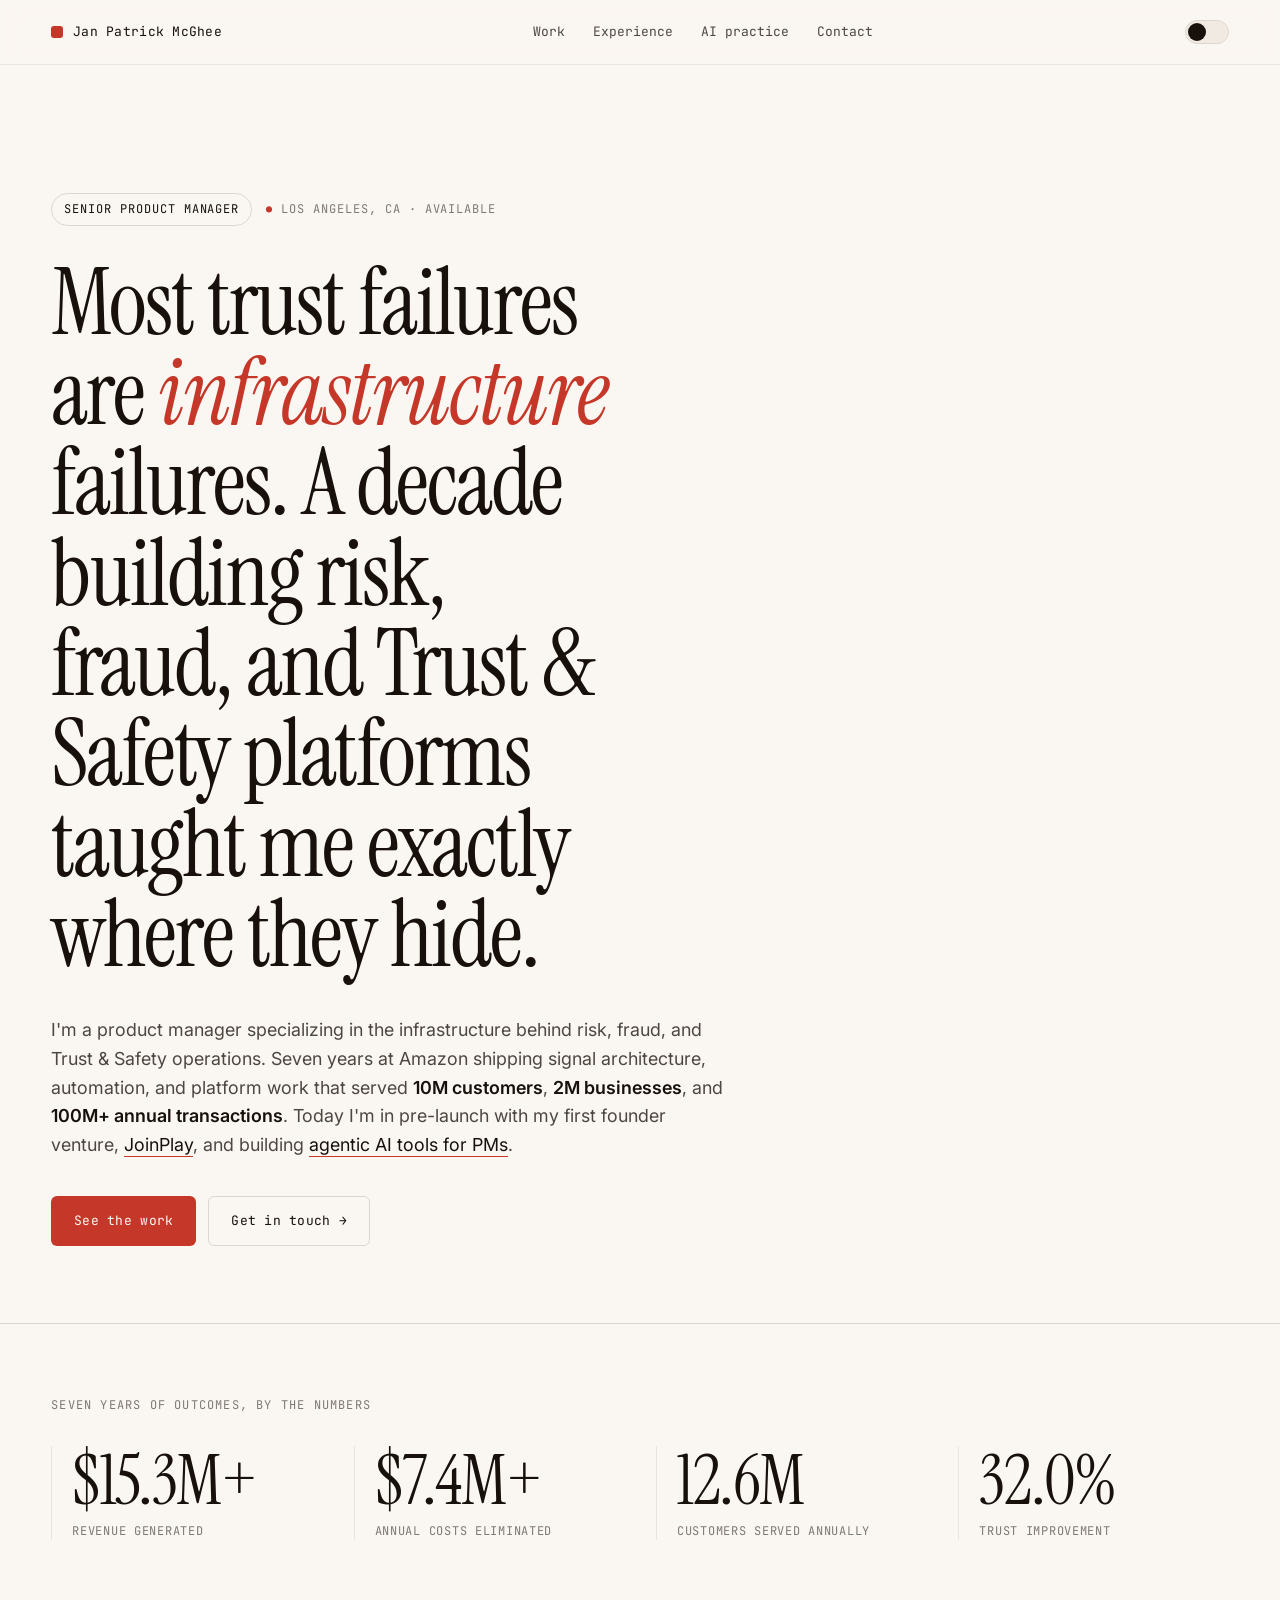
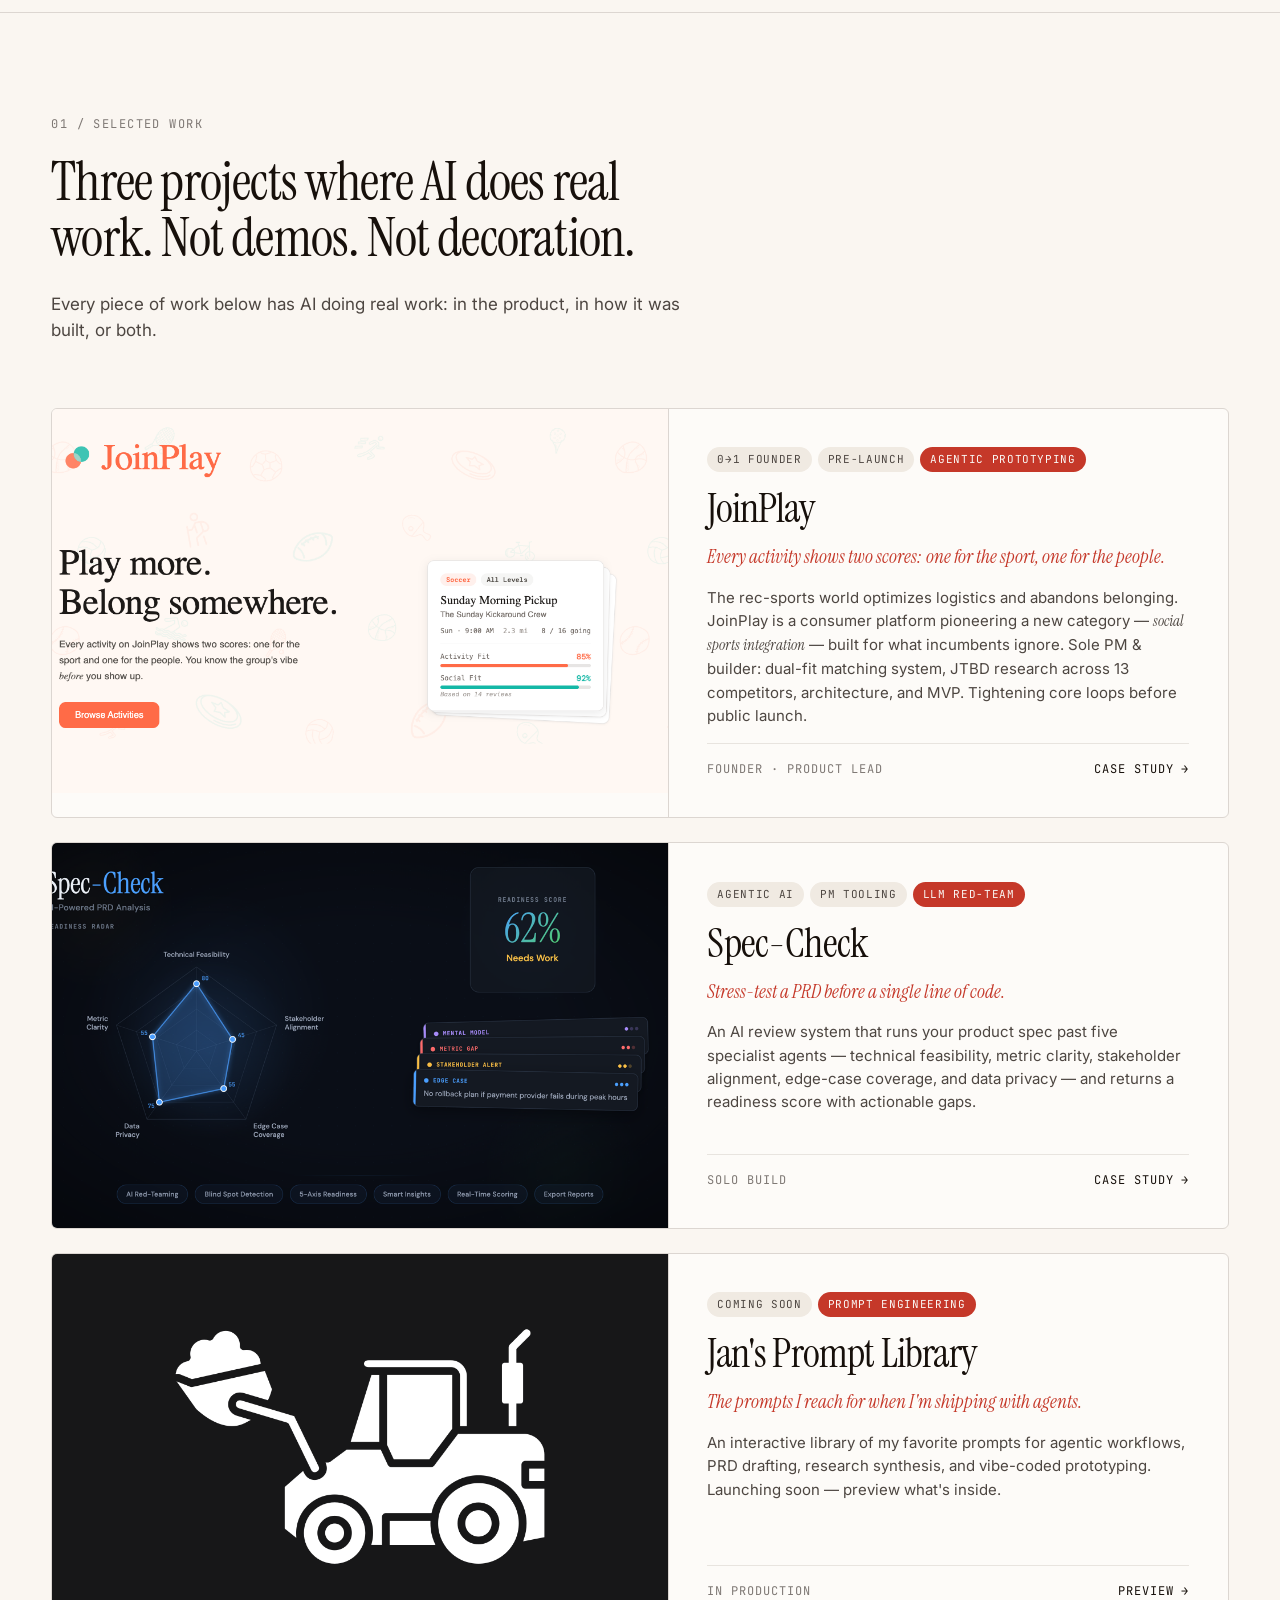
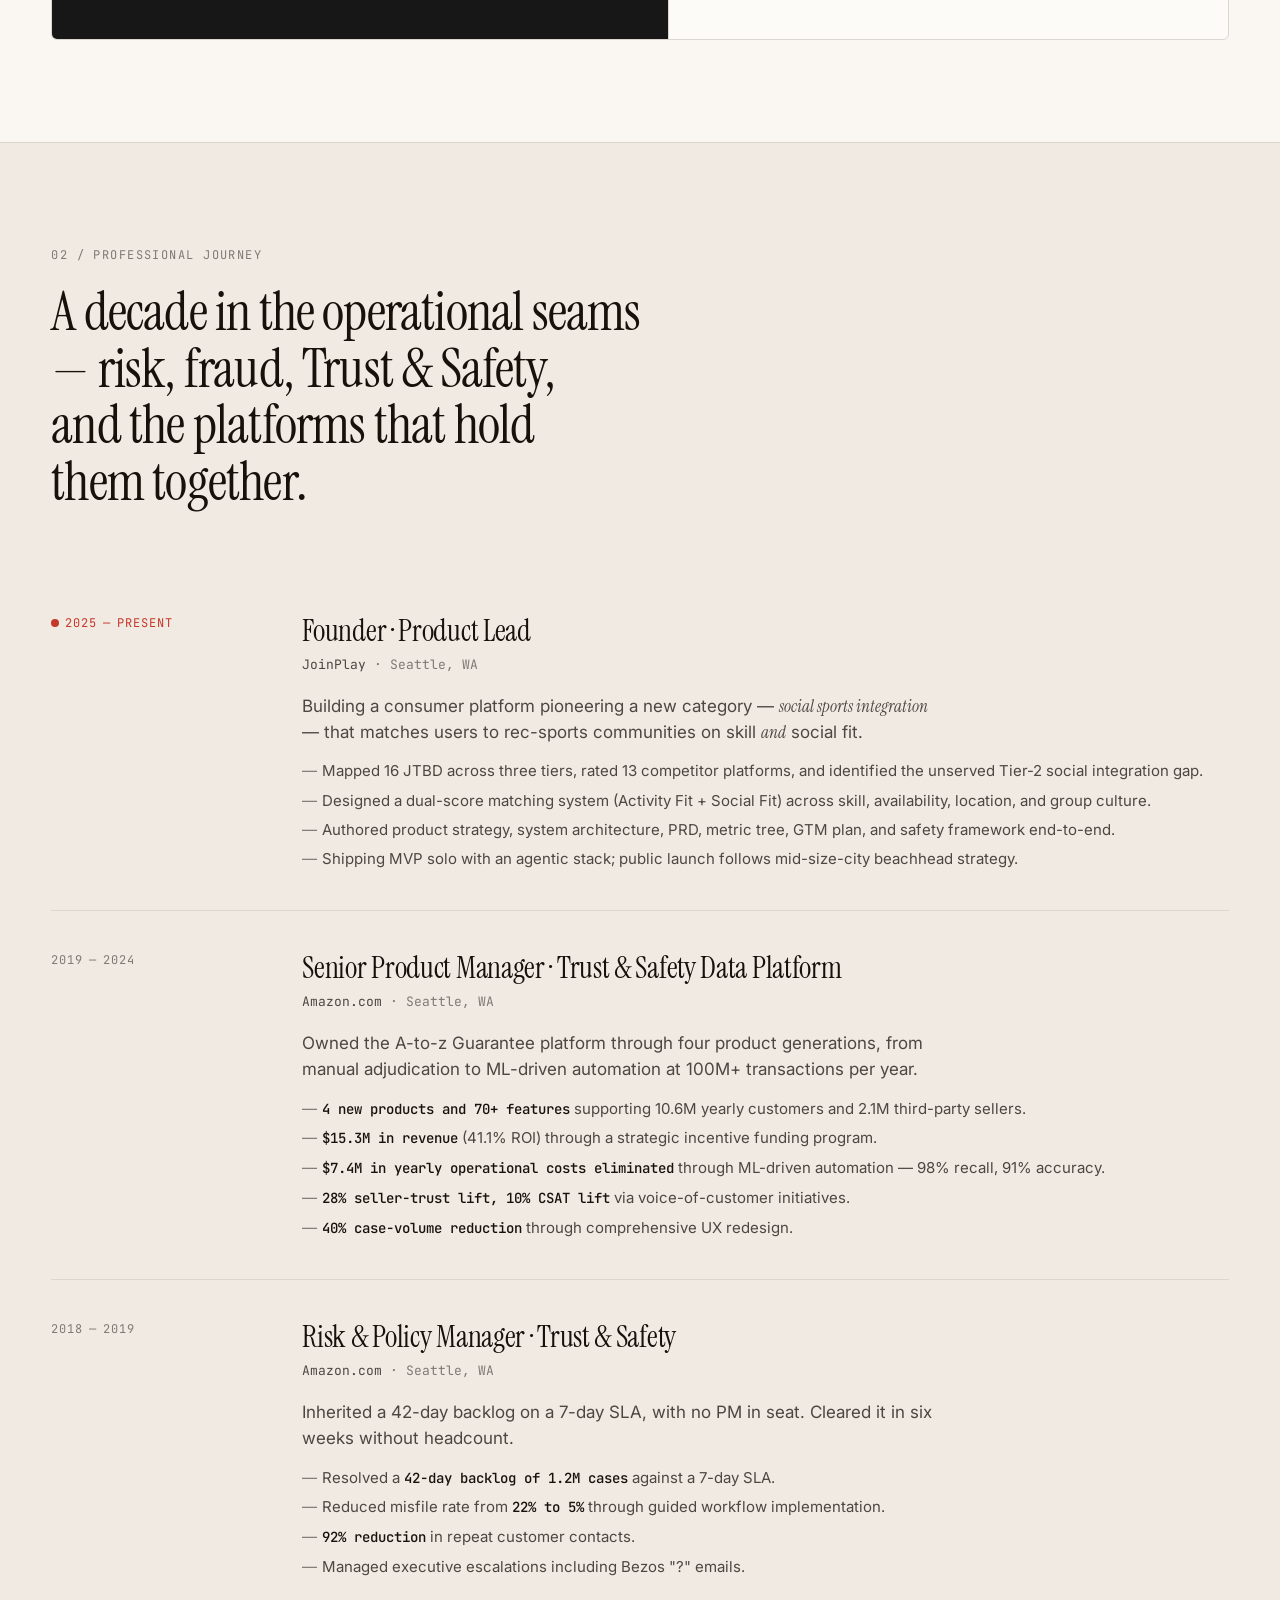
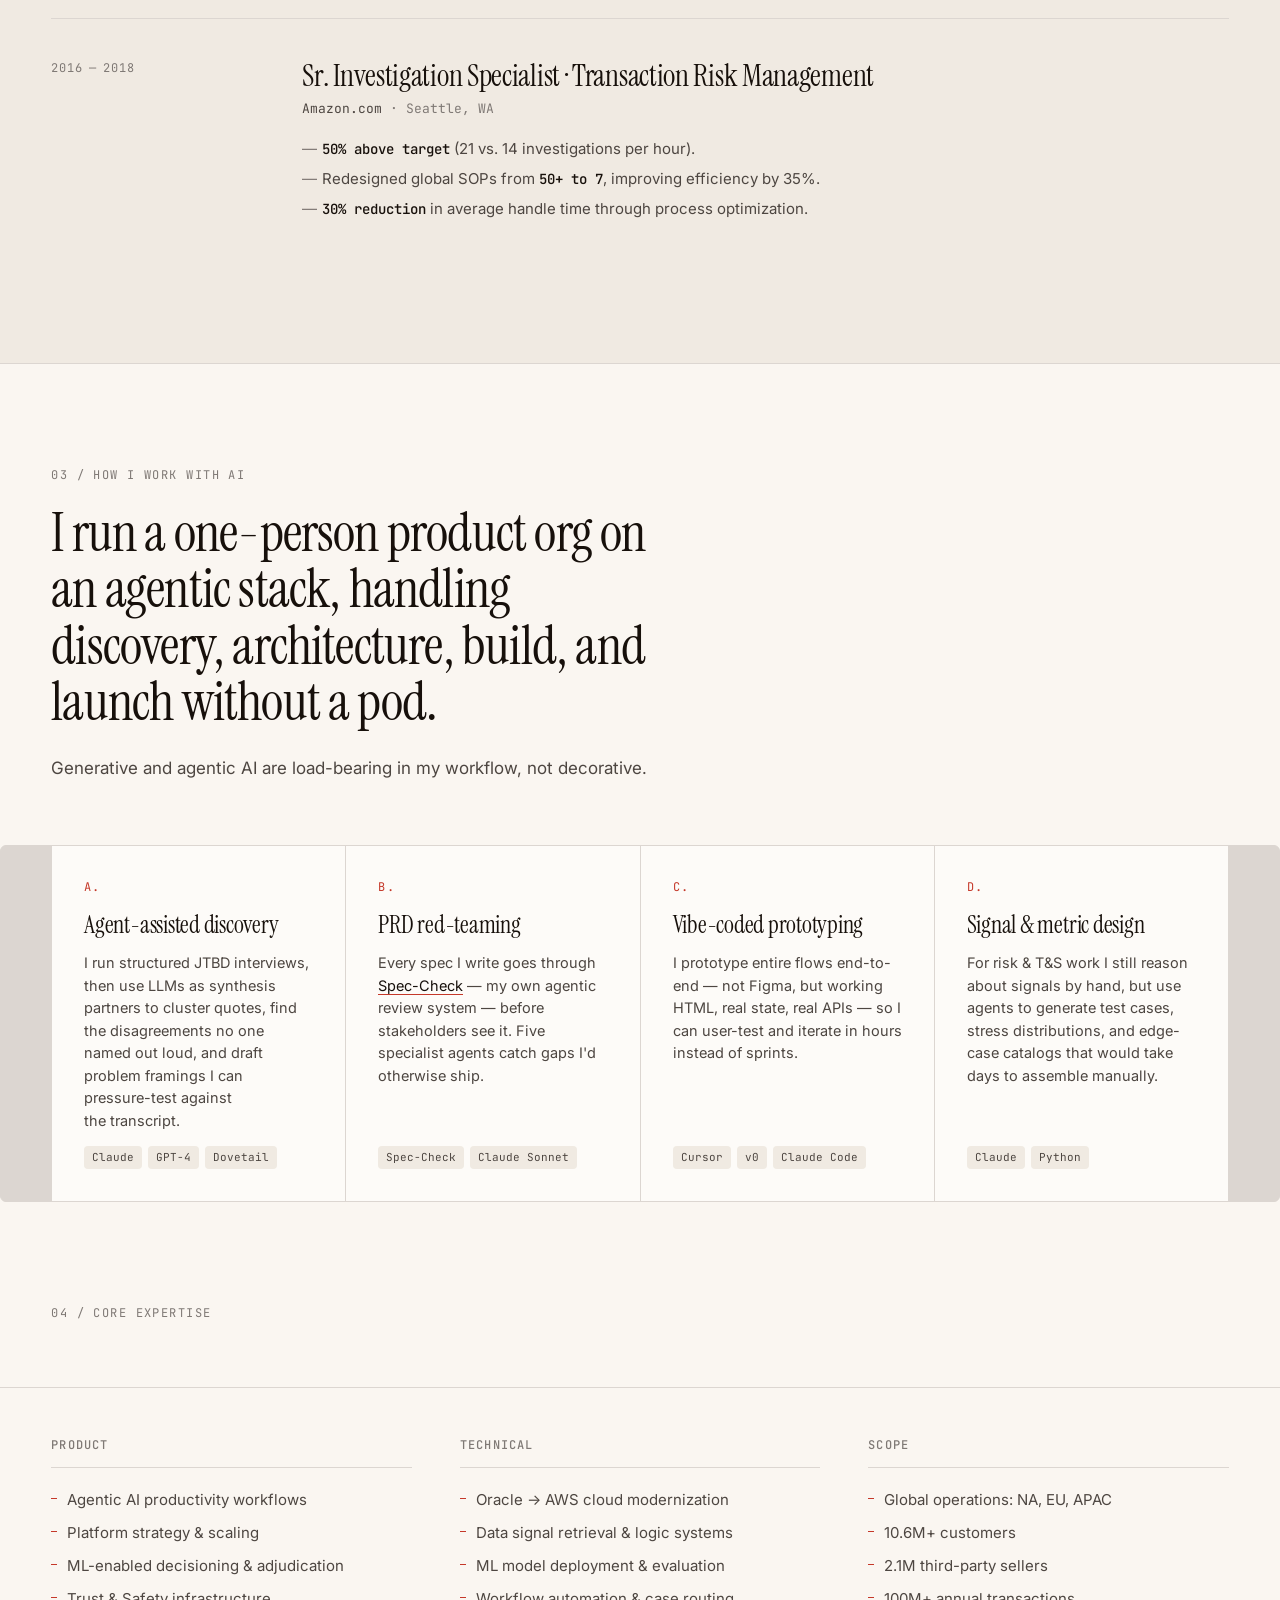
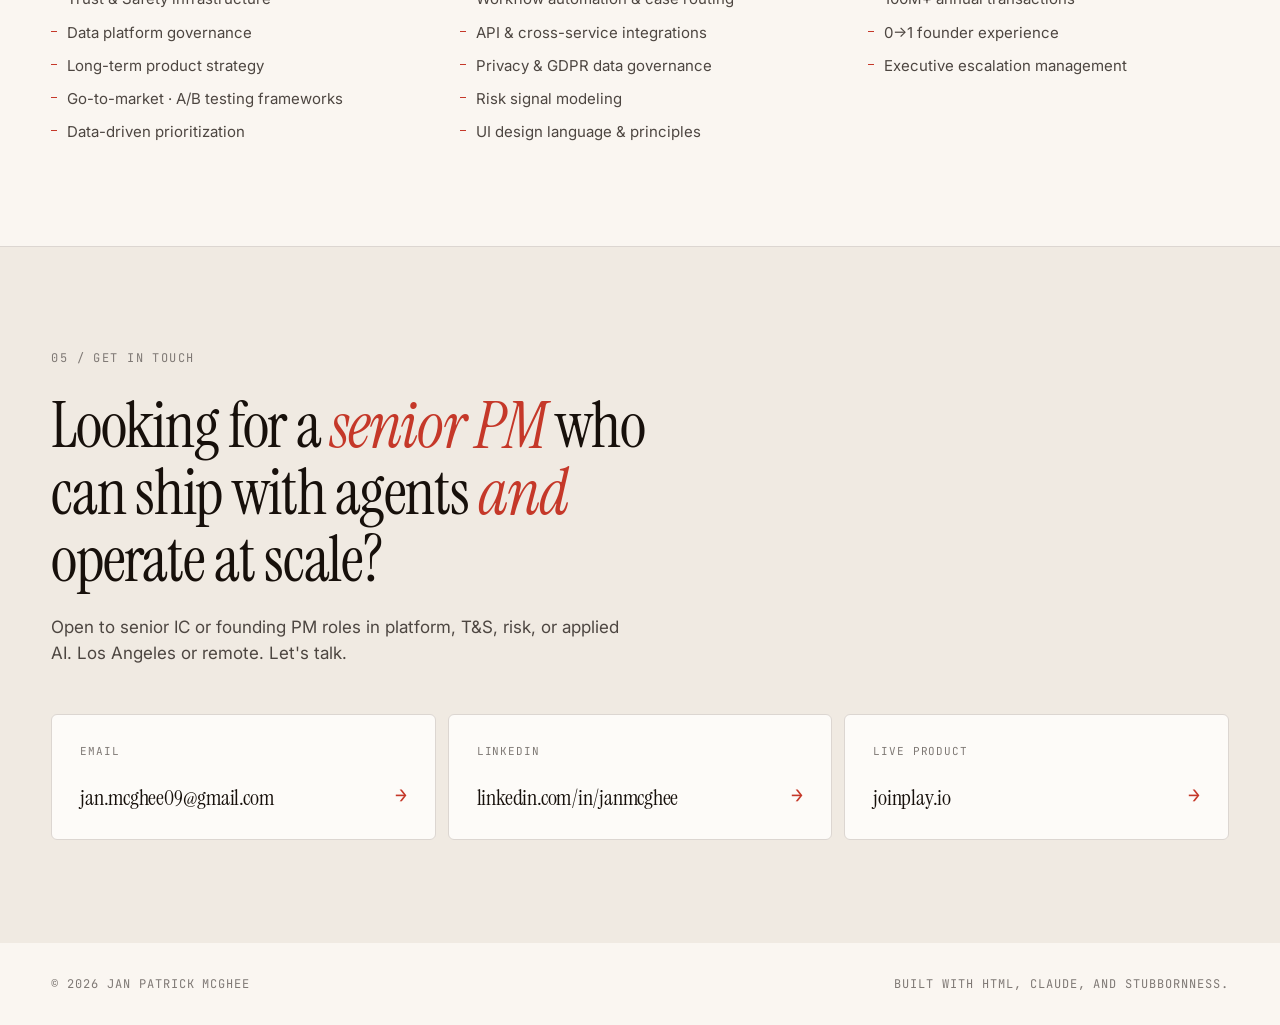
==== commit ec51dced: "Ship portfolio v2 with copy rewrite across all pages Adds new v2 site architecture (case study pages" ====
--- a/index.html
+++ b/index.html
@@ -35,10 +35,10 @@
     <span class="hero__loc">Los Angeles, CA · Available</span>
   </div>
   <h1 class="hero__headline">
-    Building <em>data platforms</em> and <em>ML-driven decision systems</em> — now with agents at the core.
+    Most trust failures are <em>infrastructure</em> failures. A decade building risk, fraud, and Trust &amp; Safety platforms taught me exactly where they hide.
   </h1>
   <p class="hero__lede">
-    I'm a product manager specializing in the infrastructure behind risk, fraud, and Trust &amp; Safety operations at scale. Seven years at Amazon shipping signal architecture, automation, and platform work that served <strong>10M customers</strong>, <strong>2M businesses</strong>, and <strong>100M+ annual transactions</strong>. Today I'm scaling my first founder venture, <a href="joinplay.html">JoinPlay</a>, and building <a href="spec-check.html">agentic AI tools for PMs</a>.
+    I'm a product manager specializing in the infrastructure behind risk, fraud, and Trust &amp; Safety operations. Seven years at Amazon shipping signal architecture, automation, and platform work that served <strong>10M customers</strong>, <strong>2M businesses</strong>, and <strong>100M+ annual transactions</strong>. Today I'm in pre-launch with my first founder venture, <a href="joinplay.html">JoinPlay</a>, and building <a href="spec-check.html">agentic AI tools for PMs</a>.
   </p>
 
   <div class="hero__cta">
@@ -62,8 +62,8 @@
 <section class="work" id="work">
   <header class="section-head">
     <div class="section-head__eyebrow">01 / Selected work</div>
-    <h2 class="section-head__title">Three projects, one throughline: <em>AI as an operator</em>, not an ornament.</h2>
-    <p class="section-head__sub">Every piece of work below was shipped with Gen AI and agentic workflows deeply embedded — in the product, in the process, or both. Click a card to read the case study.</p>
+    <h2 class="section-head__title">Three projects where AI does real work. Not demos. Not decoration.</h2>
+    <p class="section-head__sub">Every piece of work below has AI doing real work: in the product, in how it was built, or both.</p>
   </header>
 
   <div class="project-grid">
@@ -81,7 +81,7 @@
         </div>
         <h3 class="project__title">JoinPlay</h3>
         <p class="project__kicker">Every activity shows two scores: one for the sport, one for the people.</p>
-        <p class="project__desc">A consumer platform pioneering a new category — <em>social sports integration</em> — for the rec-sports world that optimizes logistics and abandons belonging. Sole PM &amp; builder: JTBD research across 13 competitors, dual-fit matching system, product strategy, architecture, and MVP. Tightening core loops before public launch.</p>
+        <p class="project__desc">The rec-sports world optimizes logistics and abandons belonging. JoinPlay is a consumer platform pioneering a new category — <em>social sports integration</em> — built for what incumbents ignore. Sole PM &amp; builder: dual-fit matching system, JTBD research across 13 competitors, architecture, and MVP. Tightening core loops before public launch.</p>
         <div class="project__footer">
           <span class="project__role">Founder · Product Lead</span>
           <span class="project__go">Case study →</span>
@@ -112,7 +112,7 @@
 
     <!-- Prompt Library -->
     <a href="prompt-library.html" class="project project--prompts" data-cursor="Preview">
-      <div class="project__media project__media--dark project__media--icon">
+      <div class="project__media project__media--dark">
         <img src="uploads/prompt-library.png" alt="Prompt library icon" loading="lazy" />
       </div>
       <div class="project__body">
@@ -160,7 +160,7 @@
       <div class="role__main">
         <div class="role__title">Senior Product Manager · Trust &amp; Safety Data Platform</div>
         <div class="role__org">Amazon.com <span class="role__loc">· Seattle, WA</span></div>
-        <p class="role__lede">Led product strategy for the A-to-z Guarantee platform, serving millions of customers and third-party sellers.</p>
+        <p class="role__lede">Owned the A-to-z Guarantee platform through four product generations, from manual adjudication to ML-driven automation at 100M+ transactions per year.</p>
         <ul class="role__bullets role__bullets--metric">
           <li><strong>4 new products and 70+ features</strong> supporting 10.6M yearly customers and 2.1M third-party sellers.</li>
           <li><strong>$15.3M in revenue</strong> (41.1% ROI) through a strategic incentive funding program.</li>
@@ -176,7 +176,7 @@
       <div class="role__main">
         <div class="role__title">Risk &amp; Policy Manager · Trust &amp; Safety</div>
         <div class="role__org">Amazon.com <span class="role__loc">· Seattle, WA</span></div>
-        <p class="role__lede">Served as interim Product Owner during critical operational challenges.</p>
+        <p class="role__lede">Inherited a 42-day backlog on a 7-day SLA, with no PM in seat. Cleared it in six weeks without headcount.</p>
         <ul class="role__bullets role__bullets--metric">
           <li>Resolved a <strong>42-day backlog of 1.2M cases</strong> against a 7-day SLA.</li>
           <li>Reduced misfile rate from <strong>22% to 5%</strong> through guided workflow implementation.</li>
@@ -205,15 +205,15 @@
 <section class="ai-practice" id="ai">
   <header class="section-head">
     <div class="section-head__eyebrow">03 / How I work with AI</div>
-    <h2 class="section-head__title">I run a one-person product org with an agentic stack — and I ship like a team of five.</h2>
-    <p class="section-head__sub">Generative and agentic AI are load-bearing in my workflow, not decorative. Here's what that actually looks like in practice.</p>
+    <h2 class="section-head__title">I run a one-person product org on an agentic stack, handling discovery, architecture, build, and launch without a pod.</h2>
+    <p class="section-head__sub">Generative and agentic AI are load-bearing in my workflow, not decorative.</p>
   </header>
 
   <div class="ai-grid">
     <article class="ai-card">
       <div class="ai-card__num">A.</div>
       <h3>Agent-assisted discovery</h3>
-      <p>I run structured JTBD interviews, then use LLMs as synthesis partners to cluster quotes, surface latent tensions, and draft problem framings I can pressure-test against the transcript.</p>
+      <p>I run structured JTBD interviews, then use LLMs as synthesis partners to cluster quotes, find the disagreements no one named out loud, and draft problem framings I can pressure-test against the transcript.</p>
       <div class="ai-card__tools"><span>Claude</span><span>GPT-4</span><span>Dovetail</span></div>
     </article>
     <article class="ai-card">
@@ -312,7 +312,7 @@
 <footer class="site-foot">
   <div class="site-foot__l">© 2026 Jan Patrick McGhee</div>
   <div class="site-foot__r">
-    <span class="site-foot__mono">Built with React, Claude, and stubbornness.</span>
+    <span class="site-foot__mono">Built with HTML, Claude, and stubbornness.</span>
   </div>
 </footer>
 
